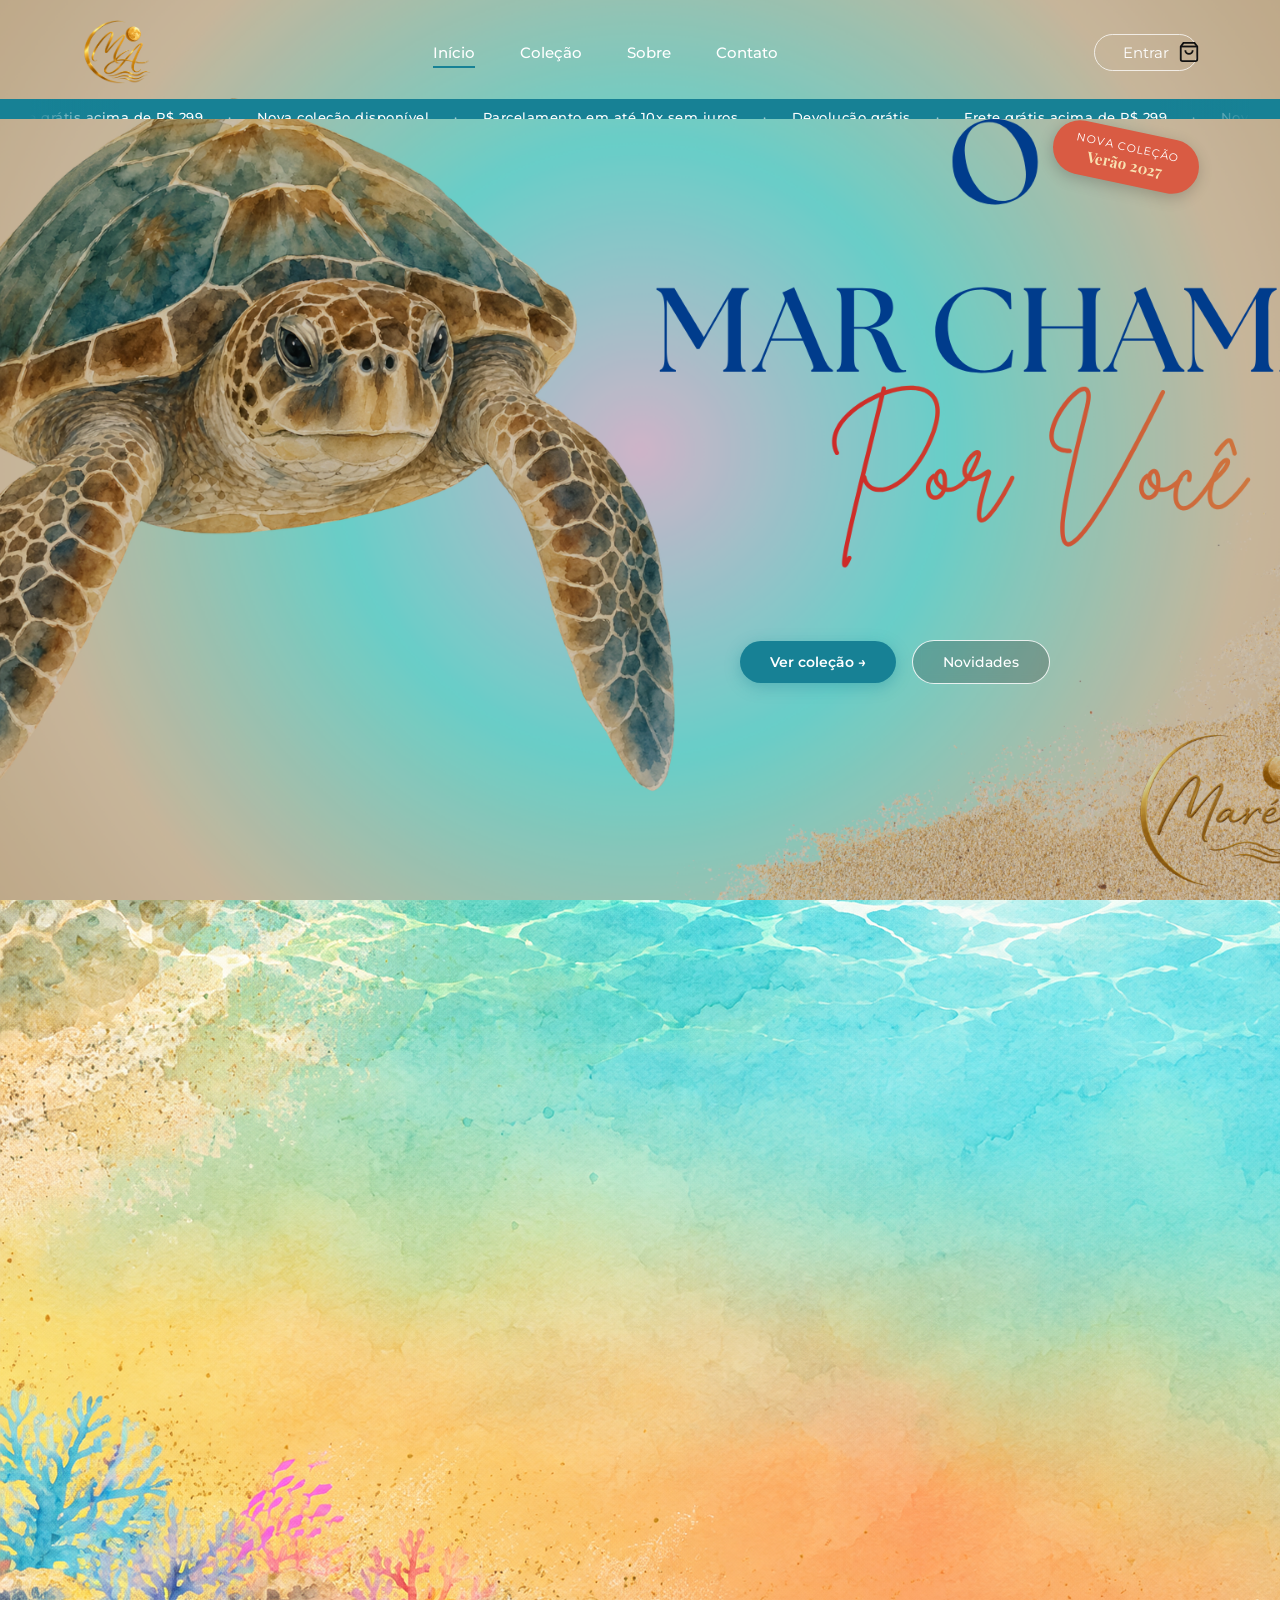
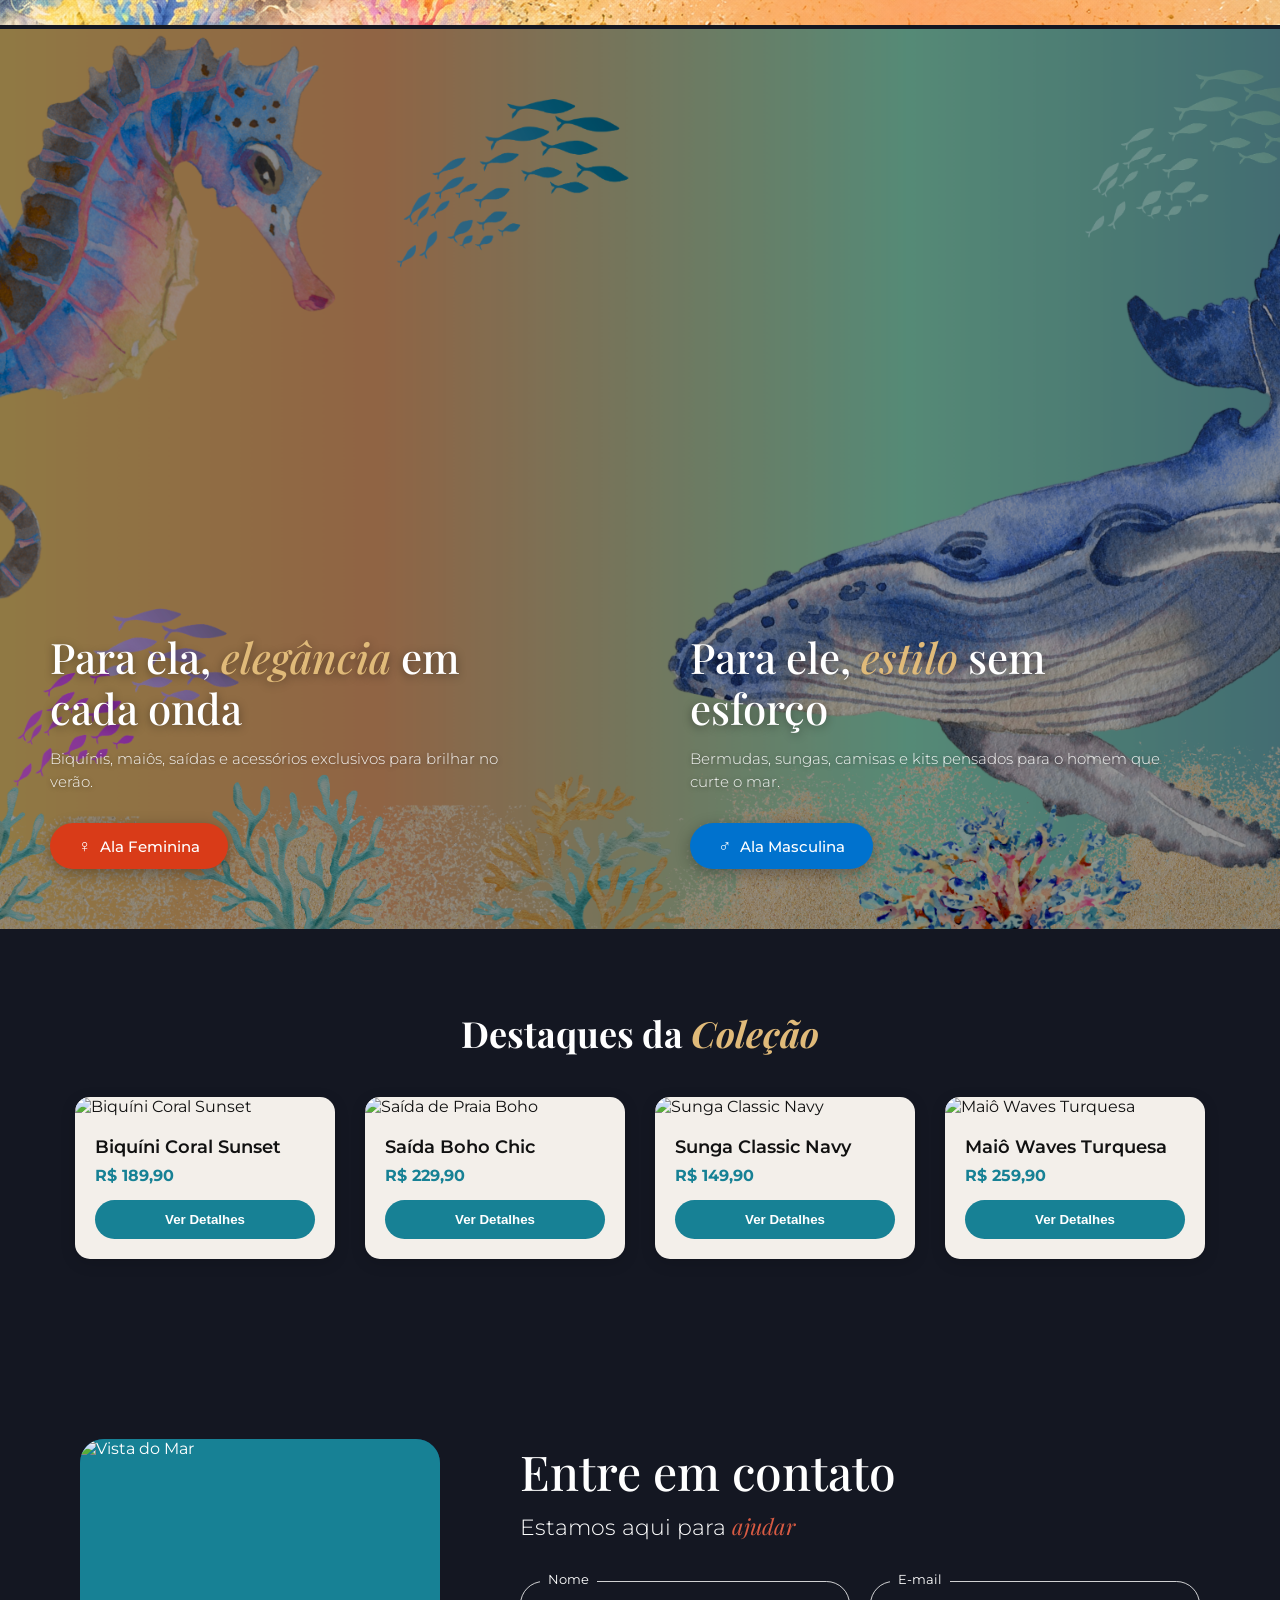
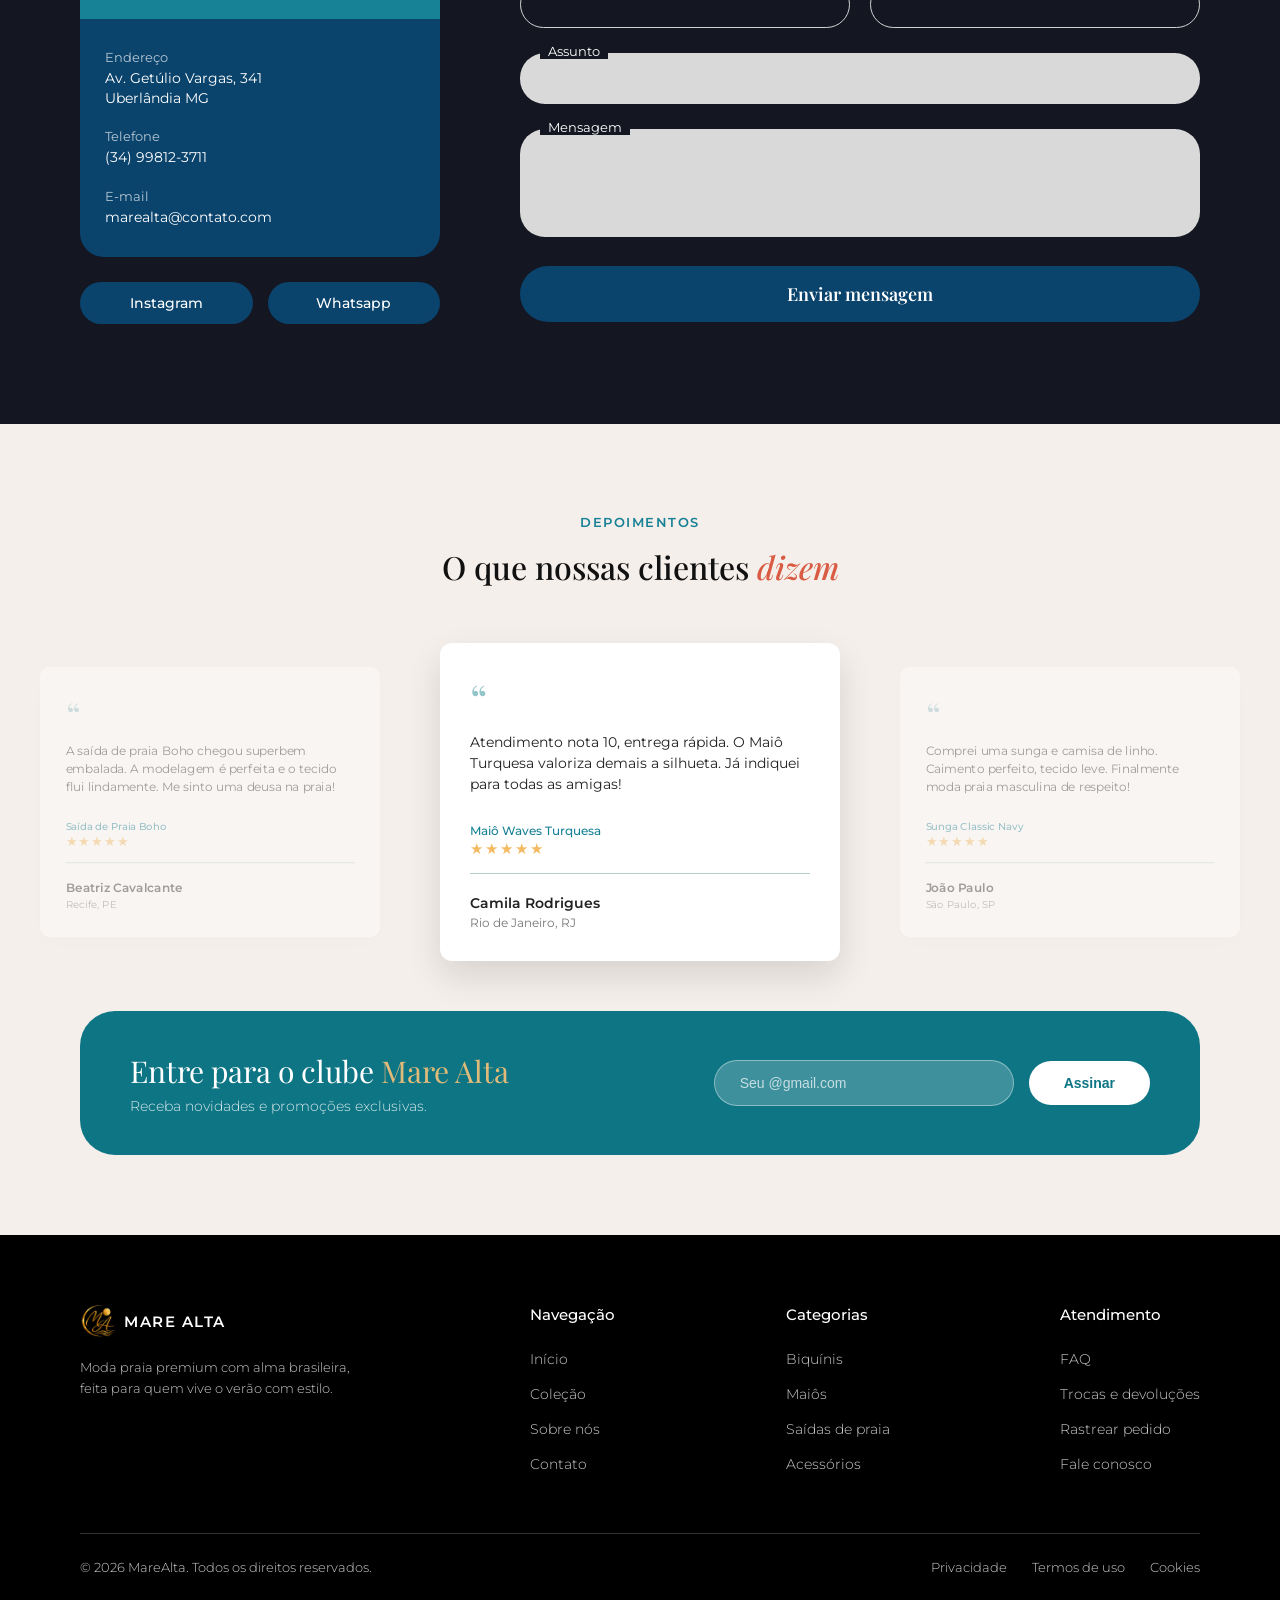
==== index.html @ 100337e4 "Update index.html" ====
<!DOCTYPE html>
<html lang="pt-BR">
<head>
    <meta charset="UTF-8">
    <meta name="viewport" content="width=device-width, initial-scale=1.0">
    <title>Maré Alta - Moda Praia Premium</title>
    <link rel="preconnect" href="https://fonts.googleapis.com">
    <link rel="preconnect" href="https://fonts.gstatic.com" crossorigin>
    <link href="https://fonts.googleapis.com/css2?family=Montserrat:wght@300;400;500;600&family=Playfair+Display:ital,wght@0,400;0,500;0,600;1,400;1,500;1,600&display=swap" rel="stylesheet">
    <link rel="stylesheet" href="mareAlta.css">
    
    <style>
        /* Exemplares de Roupas */
        .secao-produtos { background-color: #141722; padding: 80px 20px; text-align: center; }
        .titulo-produtos { font-family: 'Playfair Display', serif; font-size: 36px; color: #ffffff; margin-bottom: 40px; }
        .destaque-dourado-italic { color: #E0BA79; font-style: italic; font-family: 'Playfair Display', serif; }
        .grid-produtos { display: flex; gap: 30px; justify-content: center; flex-wrap: wrap; max-width: 1200px; margin: 0 auto; }
        .cartao-produto { background-color: #F3EFEA; border-radius: 15px; overflow: hidden; width: 260px; color: #111111; text-align: left; transition: transform 0.3s ease; box-shadow: 0 4px 15px rgba(0,0,0,0.15); }
        .cartao-produto:hover { transform: translateY(-8px); }
        .cartao-produto img { width: 100%; height: 320px; object-fit: cover; }
        .info-produto { padding: 20px; }
        .info-produto h3 { font-size: 18px; font-weight: 600; margin-bottom: 8px; }
        .info-produto p { font-size: 16px; color: #178195; font-weight: 700; margin-bottom: 15px; }
        .btn-comprar { width: 100%; background-color: #178195; color: #ffffff; border: none; padding: 12px; border-radius: 50px; font-weight: 600; cursor: pointer; transition: background-color 0.3s; }
        .btn-comprar:hover { background-color: #126373; }

        /* Carrossel Infinito e "Peek" */
        .secao-depoimentos { overflow: hidden; padding-bottom: 80px; }
        .carrossel-wrapper { 
            width: 100%; 
            position: relative; 
            margin: 0 auto 50px auto;
        }
        .carrossel-track { 
            display: flex; 
            width: max-content; 
            align-items: center;
        }
        .cartao-depoimento { 
            width: 400px; 
            margin: 0 15px; 
            opacity: 0.4; 
            transform: scale(0.85); 
            transition: all 0.5s cubic-bezier(0.25, 1, 0.5, 1); 
            flex-shrink: 0; 
            border-radius: 12px;
        }
        .cartao-depoimento.ativo { 
            opacity: 1; 
            transform: scale(1); 
            box-shadow: 0 15px 35px rgba(0,0,0,0.12); 
            background-color: #fff;
        }
        
        @media (max-width: 768px) { 
            .cartao-depoimento { width: 75vw; margin: 0 10px; } 
            .secao-produtos { padding: 60px 20px; } 
        }
    </style>
</head>
<body>
    <header id="cabecalho-principal">
        <nav class="barra-navegacao">
            <a href="#inicio" class="logotipo">
                <img src="unnamed.png" alt="Logo Maré Alta" class="imagem-logo">
            </a>
            <ul class="links-navegacao">
                <li><a href="#inicio" class="ativo">Início</a></li>
                <li><a href="colecao.html">Coleção</a></li>
                <li><a href="/mareAlta-projetoIntegrador/sobre.html">Sobre</a></li>                
                <li><a href="#contato">Contato</a></li>
            </ul>
            <div class="acoes-navegacao">
                <a href="#" class="botao-entrar">Entrar</a>
                <a href="#" class="icone-carrinho" aria-label="Carrinho de Compras">
                    <svg width="22" height="22" viewBox="0 0 24 24" fill="none" stroke="currentColor" stroke-width="2">
                        <path d="M6 2L3 6v14a2 2 0 0 0 2 2h14a2 2 0 0 0 2-2V6l-3-4z"></path>
                        <line x1="3" y1="6" x2="21" y2="6"></line>
                        <path d="M16 10a4 4 0 0 1-8 0"></path>
                    </svg>
                </a>
            </div>
        </nav>
        <div class="barra-anuncios">
            <div class="trilho-anuncios">
                <div class="grupo-anuncios">
                    <span>Frete grátis acima de R$ 299</span><span class="separador">•</span>
                    <span>Nova coleção disponível</span><span class="separador">•</span>
                    <span>Parcelamento em até 10x sem juros</span><span class="separador">•</span>
                    <span>Devolução grátis</span><span class="separador">•</span>
                    <span>Frete grátis acima de R$ 299</span><span class="separador">•</span>
                    <span>Nova coleção disponível</span><span class="separador">•</span>
                    <span>Parcelamento em até 10x sem juros</span><span class="separador">•</span>
                    <span>Devolução grátis</span><span class="separador">•</span>
                </div>
                <div class="grupo-anuncios" aria-hidden="true">
                    <span>Frete grátis acima de R$ 299</span><span class="separador">•</span>
                    <span>Nova coleção disponível</span><span class="separador">•</span>
                    <span>Parcelamento em até 10x sem juros</span><span class="separador">•</span>
                    <span>Devolução grátis</span><span class="separador">•</span>
                    <span>Frete grátis acima de R$ 299</span><span class="separador">•</span>
                    <span>Nova coleção disponível</span><span class="separador">•</span>
                    <span>Parcelamento em até 10x sem juros</span><span class="separador">•</span>
                    <span>Devolução grátis</span><span class="separador">•</span>
                </div>
            </div>
        </div>
    </header>

    <section class="secao-destaque" id="inicio">
        <img src="marchama.png" alt="O mar chama.." class="imagem-fundo-secao-destaque">
        <div class="camada-sobreposicao"></div>
        <div class="selo-verao">
            <p>Nova coleção</p>
            <strong>Verão 2027</strong>
        </div>
        <div class="botoes-destaque">
            <a href="#categorias" class="botao-principal">Ver coleção &rarr;</a>
            <a href="#" class="botao-secundario">Novidades</a>
        </div>
    </section>

    <!-- TRANSIÇÃO DE IMAGEM ENTRE DESTAQUE E CATEGORIAS -->
    <div class="secao-transicao">
        <img src="imagemTransicao.png" alt="Transição Fundo do Mar" class="imagem-transicao">
    </div>

    <section class="secao-categorias" id="categorias">
        <img src="baleioes.png" alt="Fundo Coleções" class="imagem-fundo-secao">
        
        <div class="cartao-categoria feminino">
            <div class="sobreposicao-cartao"></div>
            <div class="conteudo-cartao">
                <h2>Para ela, <span class="italico-dourado">elegância</span> em cada onda</h2>
                <p>Biquínis, maiôs, saídas e acessórios exclusivos para brilhar no verão.</p>
                <a href="/mareAlta-projetoIntegrador/colecao.html#feminino" class="botao-categoria botao-feminino">
                    <span class="simbolo-genero">♀</span> Ala Feminina
                </a>
            </div>
        </div>
        
        <div class="cartao-categoria masculino">
            <div class="sobreposicao-cartao"></div>
            <div class="conteudo-cartao">
                <h2>Para ele, <span class="italico-dourado">estilo</span> sem esforço</h2>
                <p>Bermudas, sungas, camisas e kits pensados para o homem que curte o mar.</p>
                <a href="/mareAlta-projetoIntegrador/colecao.html" class="botao-categoria botao-masculino">
                    <span class="simbolo-genero">♂</span> Ala Masculina
                </a>
            </div>
        </div>
    </section>

    <section class="secao-produtos" id="produtos">
        <h2 class="titulo-produtos">Destaques da <span class="destaque-dourado-italic">Coleção</span></h2>
        <div class="grid-produtos">
            <div class="cartao-produto">
                <img src="https://images.unsplash.com/photo-1572913017567-02f06497f1f0?crop=entropy&cs=tinysrgb&fit=max&fm=jpg&w=400&h=500" alt="Biquíni Coral Sunset">
                <div class="info-produto">
                    <h3>Biquíni Coral Sunset</h3>
                    <p>R$ 189,90</p>
                    <button class="btn-comprar">Ver Detalhes</button>
                </div>
            </div>
            <div class="cartao-produto">
                <img src="https://images.unsplash.com/photo-1605763240000-7e93b172d754?crop=entropy&cs=tinysrgb&fit=max&fm=jpg&w=400&h=500" alt="Saída de Praia Boho">
                <div class="info-produto">
                    <h3>Saída Boho Chic</h3>
                    <p>R$ 229,90</p>
                    <button class="btn-comprar">Ver Detalhes</button>
                </div>
            </div>
            <div class="cartao-produto">
                <img src="https://images.unsplash.com/photo-1505027429113-228795908f51?crop=entropy&cs=tinysrgb&fit=max&fm=jpg&w=400&h=500" alt="Sunga Classic Navy">
                <div class="info-produto">
                    <h3>Sunga Classic Navy</h3>
                    <p>R$ 149,90</p>
                    <button class="btn-comprar">Ver Detalhes</button>
                </div>
            </div>
            <div class="cartao-produto">
                <img src="https://images.unsplash.com/photo-1562183241-b937e95585b6?crop=entropy&cs=tinysrgb&fit=max&fm=jpg&w=400&h=500" alt="Maiô Waves Turquesa">
                <div class="info-produto">
                    <h3>Maiô Waves Turquesa</h3>
                    <p>R$ 259,90</p>
                    <button class="btn-comprar">Ver Detalhes</button>
                </div>
            </div>
        </div>
    </section>

    <section class="secao-contato" id="contato">
        <div class="container-contato">
            <div class="coluna-info">
                <div class="cartao-info">
                    <img src="vistaMar.jpg" alt="Vista do Mar" class="imagem-cartao">
                    <div class="conteudo-info">
                        <div class="bloco-info">
                            <span class="rotulo-info">Endereço</span>
                            <p>Av. Getúlio Vargas, 341<br>Uberlândia MG</p>
                        </div>
                        <div class="bloco-info">
                            <span class="rotulo-info">Telefone</span>
                            <p>(34) 99812-3711</p>
                        </div>
                        <div class="bloco-info">
                            <span class="rotulo-info">E-mail</span>
                            <p>marealta@contato.com</p>
                        </div>
                    </div>
                </div>
                <div class="botoes-redes">
                    <a href="#" class="botao-rede">Instagram</a>
                    <a href="#" class="botao-rede">Whatsapp</a>
                </div>
            </div>
            <div class="coluna-formulario">
                <div class="cabecalho-contato">
                    <h2>Entre em contato</h2>
                    <p>Estamos aqui para <span class="destaque-terracota">ajudar</span></p>
                </div>
                <form class="formulario-contato">
                    <div class="linha-dupla">
                        <div class="campo-outline">
                            <label for="nome">Nome</label>
                            <input type="text" id="nome" name="nome">
                        </div>
                        <div class="campo-outline">
                            <label for="email">E-mail</label>
                            <input type="email" id="email" name="email">
                        </div>
                    </div>
                    <div class="campo-preenchido">
                        <label for="assunto">Assunto</label>
                        <input type="text" id="assunto" name="assunto">
                    </div>
                    <div class="campo-preenchido">
                        <label for="mensagem">Mensagem</label>
                        <textarea id="mensagem" name="mensagem" rows="4"></textarea>
                    </div>
                    <button type="submit" class="botao-enviar-mensagem">Enviar mensagem</button>
                </form>
            </div>
        </div>
    </section>

    <section class="secao-depoimentos">
        <div class="cabecalho-depoimentos">
            <span class="tag-depoimentos">DEPOIMENTOS</span>
            <h2 class="titulo-depoimentos">O que nossas clientes <span class="destaque-laranja">dizem</span></h2>
        </div>
        
        <div class="carrossel-wrapper" id="wrapper-depoimentos">
            <div class="carrossel-track" id="track-depoimentos">
                <div class="cartao-depoimento">
                    <div>
                        <div class="aspas-icone">“</div>
                        <p class="texto-depoimento">Comprei o Biquíni Coral Sunset e me apaixonei! A qualidade do tecido é incrível, não desbotou nada. Com certeza comprarei mais peças.</p>
                        <span class="meta-produto">Biquíni Coral Sunset</span>
                        <div class="estrelas">★★★★★</div>
                        <div class="linha-divisor-cartao"></div>
                    </div>
                    <div class="autor-depoimento">
                        <div class="info-autor">
                            <strong>Larissa Mendonça</strong>
                            <span>Florianópolis, SC</span>
                        </div>
                    </div>
                </div>

                <div class="cartao-depoimento">
                    <div>
                        <div class="aspas-icone">“</div>
                        <p class="texto-depoimento">A saída de praia Boho chegou superbem embalada. A modelagem é perfeita e o tecido flui lindamente. Me sinto uma deusa na praia!</p>
                        <span class="meta-produto">Saída de Praia Boho</span>
                        <div class="estrelas">★★★★★</div>
                        <div class="linha-divisor-cartao"></div>
                    </div>
                    <div class="autor-depoimento">
                        <div class="info-autor">
                            <strong>Beatriz Cavalcante</strong>
                            <span>Recife, PE</span>
                        </div>
                    </div>
                </div>

                <div class="cartao-depoimento">
                    <div>
                        <div class="aspas-icone">“</div>
                        <p class="texto-depoimento">Atendimento nota 10, entrega rápida. O Maiô Turquesa valoriza demais a silhueta. Já indiquei para todas as amigas!</p>
                        <span class="meta-produto">Maiô Waves Turquesa</span>
                        <div class="estrelas">★★★★★</div>
                        <div class="linha-divisor-cartao"></div>
                    </div>
                    <div class="autor-depoimento">
                        <div class="info-autor">
                            <strong>Camila Rodrigues</strong>
                            <span>Rio de Janeiro, RJ</span>
                        </div>
                    </div>
                </div>

                <div class="cartao-depoimento">
                    <div>
                        <div class="aspas-icone">“</div>
                        <p class="texto-depoimento">Comprei uma sunga e camisa de linho. Caimento perfeito, tecido leve. Finalmente moda praia masculina de respeito!</p>
                        <span class="meta-produto">Sunga Classic Navy</span>
                        <div class="estrelas">★★★★★</div>
                        <div class="linha-divisor-cartao"></div>
                    </div>
                    <div class="autor-depoimento">
                        <div class="info-autor">
                            <strong>João Paulo</strong>
                            <span>São Paulo, SP</span>
                        </div>
                    </div>
                </div>

                <div class="cartao-depoimento">
                    <div>
                        <div class="aspas-icone">“</div>
                        <p class="texto-depoimento">A qualidade e o conforto dos biquínis me surpreenderam demais. Recomendo de olhos fechados.</p>
                        <span class="meta-produto">Conjunto Floral</span>
                        <div class="estrelas">★★★★★</div>
                        <div class="linha-divisor-cartao"></div>
                    </div>
                    <div class="autor-depoimento">
                        <div class="info-autor">
                            <strong>Amanda Costa</strong>
                            <span>Salvador, BA</span>
                        </div>
                    </div>
                </div>
            </div>
        </div>

        <div class="banner-newsletter">
            <div class="conteudo-newsletter">
                <h3>Entre para o clube <span class="destaque-dourado-clube">Mare Alta</span></h3>
                <p>Receba novidades e promoções exclusivas.</p>
            </div>
            <form class="formulario-newsletter" onsubmit="event.preventDefault();">
                <input type="email" class="campo-email-clube" placeholder="Seu @gmail.com" required>
                <button type="submit" class="botao-assinar-clube">Assinar</button>
            </form>
        </div>
    </section>

    <footer class="rodape-principal">
        <div class="container-rodape">
            <div class="grid-rodape">
                <div class="coluna-logo-rodape">
                    <div class="brand-rodape" style="display: flex; align-items: center; gap: 8px;">
                        <img src="unnamed.png" alt="Logo Maré Alta" style="height: 32px; width: auto; object-fit: contain;">
                        <span class="texto-brand-rodape">MARE ALTA</span>
                    </div>
                    <p class="descricao-rodape">
                        Moda praia premium com alma brasileira, feita para quem vive o verão com estilo.
                    </p>
                </div>
                <div class="coluna-links-rodape">
                    <h4>Navegação</h4>
                    <ul>
                        <li><a href="#inicio">Início</a></li>
                        <li><a href="colecao.html">Coleção</a></li>
                        <li><a href="/mareAlta-projetoIntegrador/Sobre.html">Sobre nós</a></li>
                        <li><a href="#contato">Contato</a></li>
                    </ul>
                </div>
                <div class="coluna-links-rodape">
                    <h4>Categorias</h4>
                    <ul>
                        <li><a href="#categorias">Biquínis</a></li>
                        <li><a href="#categorias">Maiôs</a></li>
                        <li><a href="#categorias">Saídas de praia</a></li>
                        <li><a href="#categorias">Acessórios</a></li>
                    </ul>
                </div>
                <div class="coluna-links-rodape">
                    <h4>Atendimento</h4>
                    <ul>
                        <li><a href="#contato">FAQ</a></li>
                        <li><a href="#contato">Trocas e devoluções</a></li>
                        <li><a href="rastreio.html">Rastrear pedido</a></li>
                        <li><a href="#contato">Fale conosco</a></li>
                    </ul>
                </div>
            </div>
            <div class="linha-divisor-rodape"></div>
            <div class="rodape-bottom">
                <p>© 2026 MareAlta. Todos os direitos reservados.</p>
                <div class="links-legais-rodape">
                    <a href="privacidade.html">Privacidade</a>
                    <a href="termos.html">Termos de uso</a>
                    <a href="cookies.html">Cookies</a>
                </div>
            </div>
        </div>
    </footer>

    <div id="modal-auth" class="modal-overlay" aria-hidden="true">
        <div class="modal-card">
            <button type="button" class="modal-fechar" id="fechar-modal" aria-label="Fechar">&times;</button>

            <div class="modal-abas" id="container-abas">
                <button type="button" class="aba-btn ativo" data-tab="login">Entrar</button>
                <button type="button" class="aba-btn" data-tab="cadastro">Cadastrar</button>
            </div>

            <div class="conteudo-aba ativo" id="tab-login">
                <div class="cabecalho-modal">
                    <h2>Bem-vinda de volta</h2>
                    <p>Entre para continuar explorando a coleção</p>
                </div>
                <form class="form-modal" id="form-login" novalidate>
                    <div class="campo-modal">
                        <label for="login-email">E-mail</label>
                        <input type="email" id="login-email" required placeholder="">
                    </div>
                    <div class="campo-modal">
                        <label for="login-senha">Senha</label>
                        <div class="input-com-icone">
                            <input type="password" id="login-senha" required placeholder="">
                            <button type="button" class="btn-toggle-senha" aria-label="Mostrar senha">
                                <svg class="icone-olho" viewBox="0 0 24 24" fill="none" stroke="currentColor" stroke-width="2">
                                    <path d="M1 12s4-8 11-8 11 8 11 8-4 8-11 8-11-8-11-8z"></path>
                                    <circle cx="12" cy="12" r="3"></circle>
                                </svg>
                                <svg class="icone-olho-fechado" viewBox="0 0 24 24" fill="none" stroke="currentColor" stroke-width="2">
                                    <path d="M17.94 17.94A10.07 10.07 0 0 1 12 20c-7 0-11-8-11-8a18.45 18.45 0 0 1 5.06-5.94M9.9 4.24A9.12 9.12 0 0 1 12 4c7 0 11 8 11 8a18.5 18.5 0 0 1-2.16 3.19m-6.72-1.07a3 3 0 1 1-4.24-4.24"></path>
                                    <line x1="1" y1="1" x2="23" y2="23"></line>
                                </svg>
                            </button>
                        </div>
                    </div>
                    <div class="link-esqueci-senha">
                        <a href="#" id="link-ir-recuperar">Esqueceu a senha?</a>
                    </div>
                    <button type="submit" class="btn-modal-submit" id="btn-login-submit">Entrar</button>
                </form>
                <div class="redes-sociais-login">
                    <button type="button" class="btn-social">Google</button>
                    <button type="button" class="btn-social">Facebook</button>
                </div>
            </div>

            <!-- ABA 2: CADASTRO -->
            <div class="conteudo-aba" id="tab-cadastro">
                <div class="cabecalho-modal">
                    <h2>Crie sua conta</h2>
                    <p>Junte-se à comunidade MareAlta</p>
                </div>
                <form class="form-modal" id="form-cadastro" novalidate>
                    <div class="campo-modal">
                        <label for="cad-nome">Nome completo</label>
                        <input type="text" id="cad-nome" required>
                    </div>
                    <div class="campo-modal">
                        <label for="cad-email">E-mail</label>
                        <input type="email" id="cad-email" required>
                    </div>
                    <div class="campo-modal">
                        <label for="cad-celular">Celular</label>
                        <input type="tel" id="cad-celular" placeholder="(00) 00000-0000">
                    </div>
                    <div class="campo-modal">
                        <label for="cad-senha">Senha</label>
                        <div class="input-com-icone">
                            <input type="password" id="cad-senha" required>
                            <button type="button" class="btn-toggle-senha" aria-label="Mostrar senha">
                                <svg class="icone-olho" viewBox="0 0 24 24" fill="none" stroke="currentColor" stroke-width="2">
                                    <path d="M1 12s4-8 11-8 11 8 11 8-4 8-11 8-11-8-11-8z"></path>
                                    <circle cx="12" cy="12" r="3"></circle>
                                </svg>
                                <svg class="icone-olho-fechado" viewBox="0 0 24 24" fill="none" stroke="currentColor" stroke-width="2">
                                    <path d="M17.94 17.94A10.07 10.07 0 0 1 12 20c-7 0-11-8-11-8a18.45 18.45 0 0 1 5.06-5.94M9.9 4.24A9.12 9.12 0 0 1 12 4c7 0 11 8 11 8a18.5 18.5 0 0 1-2.16 3.19m-6.72-1.07a3 3 0 1 1-4.24-4.24"></path>
                                    <line x1="1" y1="1" x2="23" y2="23"></line>
                                </svg>
                            </button>
                        </div>
                    </div>
                    <div class="campo-modal">
                        <label for="cad-confirmar">Confirmar Senha</label>
                        <div class="input-com-icone">
                            <input type="password" id="cad-confirmar" required>
                            <button type="button" class="btn-toggle-senha" aria-label="Mostrar senha">
                                <svg class="icone-olho" viewBox="0 0 24 24" fill="none" stroke="currentColor" stroke-width="2">
                                    <path d="M1 12s4-8 11-8 11 8 11 8-4 8-11 8-11-8-11-8z"></path>
                                    <circle cx="12" cy="12" r="3"></circle>
                                </svg>
                                <svg class="icone-olho-fechado" viewBox="0 0 24 24" fill="none" stroke="currentColor" stroke-width="2">
                                    <path d="M17.94 17.94A10.07 10.07 0 0 1 12 20c-7 0-11-8-11-8a18.45 18.45 0 0 1 5.06-5.94M9.9 4.24A9.12 9.12 0 0 1 12 4c7 0 11 8 11 8a18.5 18.5 0 0 1-2.16 3.19m-6.72-1.07a3 3 0 1 1-4.24-4.24"></path>
                                    <line x1="1" y1="1" x2="23" y2="23"></line>
                                </svg>
                            </button>
                        </div>
                    </div>
                    <button type="submit" class="btn-modal-submit" id="btn-cadastro-submit">Criar conta</button>
                </form>
            </div>

            <div class="conteudo-aba" id="tab-recuperar">
                <div class="cabecalho-modal">
                    <h2>Recuperar senha</h2>
                    <p>Digite seu e-mail para receber as instruções de redefinição</p>
                </div>
                <form class="form-modal" id="form-recuperar">
                    <div class="campo-modal">
                        <label for="rec-email">E-mail cadastrado</label>
                        <input type="email" id="rec-email" required placeholder="seu@email.com">
                    </div>
                    <button type="submit" class="btn-modal-submit">Enviar link de recuperação</button>
                </form>
                <div class="rodape-modal-link">
                    <a href="#" id="link-voltar-login">&larr; Voltar para o login</a>
                </div>
            </div>
        </div>
    </div>

    <script src="script.js"></script>

    <!-- Carrossel infinito -->
    <script>
        document.addEventListener('DOMContentLoaded', () => {
            const track = document.getElementById('track-depoimentos');
            if(!track) return;
            
            let cards = Array.from(track.querySelectorAll('.cartao-depoimento'));
            
            const numOriginal = cards.length;
            for(let i = 0; i < numOriginal; i++) {
                track.appendChild(cards[i].cloneNode(true));
            }
            cards = Array.from(track.querySelectorAll('.cartao-depoimento'));

            let currentIndex = 2;
            let isTransitioning = false;

            function atualizarCarrossel(animar = true) {
                const card = cards[0];
                const cardWidth = card.offsetWidth;
                const style = window.getComputedStyle(card);
                const margin = parseFloat(style.marginLeft) + parseFloat(style.marginRight);
                const slotWidth = cardWidth + margin;
                
                const wrapperWidth = track.parentElement.offsetWidth;
                const offset = (wrapperWidth / 2) - (slotWidth / 2);
                
                const translate = offset - (currentIndex * slotWidth);
                
                track.style.transition = animar ? 'transform 0.5s cubic-bezier(0.25, 1, 0.5, 1)' : 'none';
                track.style.transform = `translateX(${translate}px)`;
                
                cards.forEach((c, index) => {
                    c.classList.toggle('ativo', index === currentIndex);
                });
            }

            atualizarCarrossel(false);
            window.addEventListener('resize', () => atualizarCarrossel(false));

            function proximoSlide() {
                if (isTransitioning) return;
                isTransitioning = true;
                currentIndex++;
                atualizarCarrossel(true);
                
                setTimeout(() => {
                    track.appendChild(track.firstElementChild);
                    cards = Array.from(track.querySelectorAll('.cartao-depoimento'));
                    currentIndex--;
                    atualizarCarrossel(false);
                    isTransitioning = false;
                }, 500);
            }

            setInterval(proximoSlide, 3500);
        });
    </script>
</body>
</html>
---- mareAlta.css ----
html {
    scroll-behavior: smooth;
  }
  
  * {
    margin: 0;
    padding: 0;
    box-sizing: border-box;
  }
  
  body {
    font-family: 'Montserrat', sans-serif;
    color: #ffffff;
    overflow-x: hidden;
    background-color: #141722;
  }
  
  #cabecalho-principal {
    position: fixed;
    top: 0;
    left: 0;
    width: 100%;
    z-index: 1000;
    transition: background-color 0.4s ease, box-shadow 0.4s ease, padding 0.4s ease;
    padding: 20px 80px 0 80px;
  }
  
  #cabecalho-principal.com-scroll {
    background-color: #F3EFEA;
    padding: 12px 80px 0 80px;
    box-shadow: 0 4px 15px rgba(0, 0, 0, 0.05);
  }
  
  .barra-navegacao {
    display: flex;
    justify-content: space-between;
    align-items: center;
    padding-bottom: 15px;
    transition: all 0.4s ease;
  }
  
  .logotipo {
    display: flex;
    align-items: center;
    text-decoration: none;
  }
  
  .imagem-logo {
    height: 64px;
    width: auto;
    object-fit: contain;
    transition: transform 0.3s ease, height 0.4s ease;
  }
  
  .logotipo:hover .imagem-logo {
    transform: scale(1.05);
  }
  
  #cabecalho-principal.com-scroll .imagem-logo {
    height: 48px;
  }
  
  .links-navegacao {
    display: flex;
    list-style: none;
    gap: 45px;
  }
  
  .links-navegacao a {
    color: #ffffff;
    text-decoration: none;
    font-size: 15px;
    font-weight: 500;
    transition: color 0.4s ease, opacity 0.3s;
  }
  
  .links-navegacao a.ativo {
    border-bottom: 2px solid #178195;
    padding-bottom: 4px;
  }
  
  #cabecalho-principal.com-scroll .links-navegacao a {
    color: #222222;
  }
  
  .acoes-navegacao {
    display: flex;
    align-items: center;
    gap: 15px;
  }
  
  .botao-entrar {
    color: #ffffff;
    text-decoration: none;
    border: 1.5px solid rgba(255, 255, 255, 0.75);
    padding: 8px 28px;
    border-radius: 50px;
    font-size: 15px;
    transition: all 0.4s ease;
    transform: translateX(35px);
  }
  
  #cabecalho-principal.com-scroll .botao-entrar {
    background-color: #178195;
    color: #ffffff;
    border-color: #178195;
    transform: translateX(0);
  }
  
  .icone-carrinho {
    color: #111111;
    display: flex;
    align-items: center;
    justify-content: center;
    opacity: 0;
    transform: translateX(20px);
    transition: all 0.4s ease;
    pointer-events: none;
  }
  
  #cabecalho-principal.com-scroll .icone-carrinho {
    opacity: 1;
    transform: translateX(0);
    pointer-events: auto;
  }
  
  .barra-anuncios {
    position: relative;
    background-color: #178195;
    color: #ffffff;
    padding: 10px 0;
    font-size: 13px;
    margin-left: -80px;
    margin-right: -80px;
    max-height: 0;
    opacity: 0;
    overflow: hidden;
    white-space: nowrap;
    transition: max-height 0.4s ease, opacity 0.4s ease;
  }
  
  #cabecalho-principal.com-scroll .barra-anuncios {
    max-height: 50px;
    opacity: 1;
  }
  
  .barra-anuncios::before,
  .barra-anuncios::after {
    content: '';
    position: absolute;
    top: 0;
    bottom: 0;
    width: 120px;
    z-index: 5;
    pointer-events: none;
  }
  
  .barra-anuncios::before {
    left: 0;
    background: linear-gradient(to right, #178195 25%, rgba(23, 129, 149, 0) 100%);
  }
  
  .barra-anuncios::after {
    right: 0;
    background: linear-gradient(to left, #178195 25%, rgba(23, 129, 149, 0) 100%);
  }
  
  .trilho-anuncios {
    display: flex;
    width: max-content;
    animation: rolarAnuncios 25s linear infinite;
    will-change: transform;
  }
  
  .grupo-anuncios {
    display: flex;
    align-items: center;
    gap: 25px;
    padding-right: 25px;
    flex-shrink: 0;
  }
  
  .grupo-anuncios span {
    font-weight: 500;
    letter-spacing: 0.5px;
  }
  
  .separador {
    opacity: 0.6;
    font-size: 10px;
  }
  
  @keyframes rolarAnuncios {
    0% { transform: translateX(0); }
    100% { transform: translateX(-50%); }
  }
  
  /* ==========================================================
   SEÇÃO DESTAQUE (HERO) - COM IMAGEM ARTÍSTICA
   ========================================================== */
.secao-destaque {
  position: relative;
  width: 100%;
  height: 100vh;
  overflow: hidden;
  display: flex;
  align-items: center;
  justify-content: center;
}

/* Imagem de Fundo */
.imagem-fundo-secao-destaque {
  position: absolute;
  top: 0;
  left: 0;
  width: 100%;
  height: 100%;
  object-fit: cover;
  object-position: center;
  z-index: 0;
  filter: brightness(0.95);
  transition: filter 0.8s ease, transform 0.8s ease;
}

/* Camada de Sobreposição Escura (Leve para destacar os botões e manter a arte legível) */
.secao-destaque .camada-sobreposicao {
  position: absolute;
  top: 0;
  left: 0;
  width: 100%;
  height: 100%;
  background: rgba(0, 0, 0, 0.15);
  z-index: 1;
  transition: background 0.5s ease;
}

.secao-destaque:hover .imagem-fundo-secao-destaque {
  filter: brightness(1.05);
  transform: scale(1.01);
}

/* Selo Verão (Posicionado no Canto Superior Direito) */
.selo-verao {
  position: absolute;
  top: 130px;
  right: 80px;
  background-color: #D95B43;
  padding: 10px 22px;
  border-radius: 50px;
  text-align: center;
  transform: rotate(12deg);
  z-index: 2;
  box-shadow: 0 4px 15px rgba(0, 0, 0, 0.2);
}

.selo-verao p {
  font-size: 11px;
  color: #ffffff;
  margin: 0;
  text-transform: uppercase;
  letter-spacing: 1px;
}

.selo-verao strong {
  font-family: 'Playfair Display', serif;
  font-size: 15px;
  color: #F8E2B2;
}

/* Botões da Seção (Posicionados em baixo de "Por Você") */
.botoes-destaque {
  position: absolute;
  bottom: 24%; /* Altura ajustada para ficar logo abaixo do "Por Você" */
  right: 18%;  /* Alinhado na direita com o texto do fundo */
  z-index: 2;
  display: flex;
  gap: 16px;
  align-items: center;
}

.botao-principal {
  background: #178195;
  color: #ffffff;
  text-decoration: none;
  padding: 12px 30px;
  border-radius: 50px;
  font-size: 14px;
  font-weight: 600;
  transition: all 0.3s ease;
  box-shadow: 0 4px 15px rgba(23, 129, 149, 0.35);
}

.botao-principal:hover {
  background: #126373;
  transform: translateY(-2px);
  box-shadow: 0 6px 20px rgba(23, 129, 149, 0.5);
}

.botao-secundario {
  background: rgba(0, 0, 0, 0.2);
  color: #ffffff;
  border: 1.5px solid rgba(255, 255, 255, 0.85);
  text-decoration: none;
  padding: 12px 30px;
  border-radius: 50px;
  font-size: 14px;
  font-weight: 500;
  backdrop-filter: blur(4px);
  transition: all 0.3s ease;
}

.botao-secundario:hover {
  background: rgba(255, 255, 255, 0.25);
  border-color: #ffffff;
  transform: translateY(-2px);
}

/* Ajuste Responsivo para Celulares */
@media (max-width: 992px) {
  .botoes-destaque {
    right: 10%;
    bottom: 20%;
  }
  .selo-verao {
    right: 30px;
    top: 110px;
  }
}

@media (max-width: 600px) {
  .botoes-destaque {
    position: absolute;
    bottom: 12%;
    left: 50%;
    right: auto;
    transform: translateX(-50%);
    width: 90%;
    justify-content: center;
  }
}
  
  /* ==========================================================
     SEGUNDA SEÇÃO (Com a imagem baleioes.png + Luz suave no Scroll)
     ========================================================== */
  .secao-categorias {
    display: flex;
    width: 100%;
    min-height: 100vh;
    position: relative;
    overflow: hidden;
  }
  
  .imagem-fundo-secao {
    position: absolute;
    top: 0;
    left: 0;
    width: 100%;
    height: 100%;
    object-fit: cover;
    object-position: center;
    z-index: 0;
    filter: brightness(0.9);
    transition: filter 0.8s ease;
  }
  
  .cartao-categoria {
    position: relative;
    z-index: 1;
    flex: 1;
    display: flex;
    align-items: flex-end;
    padding: 60px 50px;
    background: transparent;
  }
  
  .sobreposicao-cartao {
    position: absolute;
    top: 0;
    left: 0;
    width: 100%;
    height: 100%;
    background: rgba(0, 0, 0, 0.35);
    pointer-events: none;
    transition: background 0.8s ease;
    z-index: 1;
  }
  
  .secao-categorias.iluminado-scroll .imagem-fundo-secao {
    filter: brightness(1.08);
  }
  
  .secao-categorias.iluminado-scroll .sobreposicao-cartao {
    background: rgba(0, 0, 0, 0.2);
  }
  
  .conteudo-cartao {
    position: relative;
    z-index: 2;
    color: #ffffff;
    max-width: 480px;
  }
  
  .conteudo-cartao h2 {
    font-family: 'Playfair Display', serif;
    font-size: 42px;
    font-weight: 500;
    line-height: 1.2;
    margin-bottom: 15px;
    text-shadow: 0 2px 10px rgba(0,0,0,0.4);
  }
  
  .italico-dourado {
    color: #E0BA79;
    font-style: italic;
  }
  
  .conteudo-cartao p {
    font-size: 15px;
    font-weight: 300;
    line-height: 1.5;
    margin-bottom: 30px;
    color: rgba(255, 255, 255, 0.95);
    text-shadow: 0 1px 5px rgba(0,0,0,0.4);
  }
  
  .botao-categoria {
    display: inline-flex;
    align-items: center;
    gap: 8px;
    text-decoration: none;
    color: #ffffff;
    padding: 12px 28px;
    border-radius: 50px;
    font-size: 15px;
    font-weight: 500;
    transition: transform 0.3s ease;
    box-shadow: 0 4px 15px rgba(0,0,0,0.3);
  }
  
  .botao-categoria:hover {
    transform: scale(1.05);
  }
  
  .botao-feminino { background-color: #D93B18; }
  .botao-masculino { background-color: #0072CE; }
  .simbolo-genero { font-size: 18px; }
  
  @media (max-width: 768px) {
    .secao-categorias {
      flex-direction: column;
      min-height: auto;
    }
    .cartao-categoria {
      min-height: 50vh;
      padding: 40px 25px;
    }
  }
  
  .secao-sobre-principal {
    background-color: #141722;
    color: #ffffff;
    padding: 100px 80px;
    max-width: 1300px;
    margin: 0 auto;
  }
  
  .container-sobre {
    display: flex;
    justify-content: space-between;
    align-items: center;
    gap: 60px;
    margin-bottom: 70px;
  }
  
  .coluna-texto-sobre { flex: 1; max-width: 520px; }
  .tag-subtitulo { color: #178195; font-size: 16px; font-weight: 500; display: block; margin-bottom: 15px; }
  
  .coluna-texto-sobre h1 {
    font-family: 'Playfair Display', serif;
    font-size: 52px;
    line-height: 1.15;
    font-weight: 500;
    margin-bottom: 30px;
    color: #ffffff;
  }
  
  .destaque-dourado-italic { color: #E0BA79; font-style: italic; font-family: 'Playfair Display', serif; }
  
  .paragrafo-sobre {
    font-size: 15px;
    line-height: 1.65;
    color: rgba(255, 255, 255, 0.9);
    font-weight: 300;
    margin-bottom: 25px;
  }
  
  .coluna-imagens-sobre {
    flex: 1;
    position: relative;
    height: 480px;
    display: flex;
    justify-content: flex-end;
  }
  
  .cartao-imagem {
    position: absolute;
    border-radius: 35px;
    overflow: hidden;
    box-shadow: 0 15px 35px rgba(0, 0, 0, 0.3);
  }
  
  .cartao-imagem img {
    width: 100%;
    height: 100%;
    object-fit: cover;
    display: block;
    background-color: #178195;
  }
  
  .img-superior { width: 250px; height: 260px; top: 0; right: 0; }
  .img-inferior { width: 250px; height: 270px; bottom: 0; left: 30px; }
  
  .circulo-excelencia {
    position: absolute;
    width: 200px;
    height: 200px;
    background-color: #5B93D3;
    border-radius: 50%;
    top: 25%;
    right: 150px;
    z-index: 3;
    display: flex;
    flex-direction: column;
    align-items: center;
    justify-content: center;
    text-align: center;
    color: #ffffff;
    box-shadow: 0 10px 25px rgba(0, 0, 0, 0.2);
  }
  
  .numero-anos { font-family: 'Playfair Display', serif; font-size: 46px; line-height: 1; font-weight: 400; margin-bottom: 4px; }
  .texto-anos { font-family: 'Playfair Display', serif; font-size: 18px; line-height: 1.2; font-style: italic; font-weight: 400; }
  
  .caixa-estatisticas {
    background-color: #0E294B;
    border-radius: 20px;
    padding: 40px 60px;
    display: flex;
    justify-content: space-around;
    align-items: center;
    box-shadow: 0 10px 30px rgba(0, 0, 0, 0.2);
  }
  
  .item-estatistica { text-align: center; }
  
  .numero-stat {
    font-family: 'Playfair Display', serif;
    font-size: 48px;
    font-weight: 500;
    color: #E0BA79;
    margin-bottom: 6px;
    line-height: 1;
  }
  
  .sinal-mais { font-family: 'Montserrat', sans-serif; font-size: 32px; font-weight: 300; }
  .rotulo-stat { font-family: 'Playfair Display', serif; font-style: italic; font-size: 20px; color: #ffffff; font-weight: 400; }
  
  .secao-contato {
    background-color: #141722;
    padding: 100px 80px;
    display: flex;
    justify-content: center;
  }
  
  .container-contato {
    display: flex;
    gap: 80px;
    max-width: 1200px;
    width: 100%;
    align-items: flex-start;
  }
  
  .coluna-info { flex: 0 0 360px; display: flex; flex-direction: column; gap: 25px; }
  .cartao-info { background-color: #0A436C; border-radius: 24px; overflow: hidden; }
  .imagem-cartao { width: 100%; height: 180px; object-fit: cover; display: block; background-color: #178195; }
  .conteudo-info { padding: 30px 25px; display: flex; flex-direction: column; gap: 20px; }
  .bloco-info .rotulo-info { display: block; font-size: 13px; color: rgba(255, 255, 255, 0.7); margin-bottom: 4px; }
  .bloco-info p { font-size: 14px; line-height: 1.4; color: #ffffff; }
  
  .botoes-redes { display: flex; gap: 15px; }
  .botao-rede {
    flex: 1; background-color: #0A436C; color: #ffffff; text-decoration: none;
    padding: 12px 0; text-align: center; border-radius: 50px; font-size: 14px; font-weight: 500;
  }
  
  .coluna-formulario { flex: 1; }
  .cabecalho-contato h2 { font-family: 'Playfair Display', serif; font-size: 48px; font-weight: 500; margin-bottom: 8px; }
  .cabecalho-contato p { font-size: 22px; font-weight: 300; margin-bottom: 40px; }
  .destaque-terracota { color: #D95B43; font-style: italic; font-family: 'Playfair Display', serif; }
  
  .formulario-contato { display: flex; flex-direction: column; gap: 25px; }
  .linha-dupla { display: flex; gap: 20px; }
  
  .campo-outline { position: relative; flex: 1; }
  .campo-outline label {
    position: absolute; top: -10px; left: 20px; background-color: #141722;
    padding: 0 8px; font-size: 13px; color: #ffffff; z-index: 2;
  }
  .campo-outline input {
    width: 100%; background: transparent; border: 1.5px solid rgba(255, 255, 255, 0.8);
    border-radius: 50px; padding: 14px 20px; color: #ffffff; font-size: 15px; outline: none;
  }
  
  .campo-preenchido { position: relative; }
  .campo-preenchido label {
    position: absolute; top: -10px; left: 20px; background-color: #141722;
    padding: 0 8px; font-size: 13px; color: #ffffff; z-index: 2;
  }
  .campo-preenchido input,
  .campo-preenchido textarea {
    width: 100%; background-color: #D9D9D9; border: none; border-radius: 25px;
    padding: 16px 20px; color: #111111; font-family: 'Montserrat', sans-serif; font-size: 15px; outline: none;
  }
  .campo-preenchido textarea { resize: none; }
  
  .botao-enviar-mensagem {
    width: 100%; background-color: #0A436C; color: #ffffff; border: none; padding: 16px;
    border-radius: 50px; font-family: 'Playfair Display', serif; font-size: 18px; font-weight: 600; cursor: pointer;
  }
  
  .secao-depoimentos {
    background-color: #F5EFEB;
    color: #111111;
    padding: 90px 80px 70px 80px;
    display: flex;
    flex-direction: column;
    align-items: center;
  }
  
  .cabecalho-depoimentos { text-align: center; margin-bottom: 55px; }
  
  .tag-depoimentos {
    color: #178195;
    font-size: 13px;
    font-weight: 600;
    letter-spacing: 1.5px;
    text-transform: uppercase;
    display: block;
    margin-bottom: 15px;
  }
  
  .titulo-depoimentos {
    font-family: 'Playfair Display', serif;
    font-size: 32px;
    font-weight: 500;
    color: #111111;
  }
  
  .destaque-laranja { color: #D95B43; font-style: italic; }
  
  .grid-depoimentos {
    display: flex;
    gap: 30px;
    max-width: 1200px;
    width: 100%;
    margin-bottom: 70px;
  }
  
  .cartao-depoimento {
    flex: 1;
    background-color: #ffffff;
    border-radius: 24px;
    padding: 35px 30px 30px 30px;
    display: flex;
    flex-direction: column;
    justify-content: space-between;
    box-shadow: 0 8px 25px rgba(0, 0, 0, 0.03);
  }
  
  .aspas-icone {
    color: #93C4C9;
    font-size: 42px;
    font-family: 'Playfair Display', serif;
    line-height: 1;
    margin-bottom: 12px;
  }
  
  .texto-depoimento { font-size: 14px; line-height: 1.5; color: #222222; margin-bottom: 25px; }
  .meta-produto { font-size: 12px; color: #178195; font-weight: 500; margin-bottom: 6px; }
  .estrelas { color: #F4BA61; font-size: 15px; letter-spacing: 2px; margin-bottom: 15px; }
  
  .linha-divisor-cartao {
    width: 100%;
    height: 1px;
    background-color: #83AFA8;
    margin-bottom: 20px;
    opacity: 0.6;
  }
  
  .autor-depoimento { display: flex; align-items: center; gap: 15px; }
  .avatar-autor { width: 42px; height: 42px; background-color: #D3D3D3; border-radius: 50%; flex-shrink: 0; }
  .info-autor strong { display: block; font-size: 14px; color: #222222; font-weight: 600; }
  .info-autor span { font-size: 12px; color: #777777; }
  
  .banner-newsletter {
    background-color: #0D7584;
    border-radius: 35px;
    padding: 40px 50px;
    max-width: 1200px;
    width: 100%;
    display: flex;
    align-items: center;
    justify-content: space-between;
    color: #ffffff;
  }
  
  .conteudo-newsletter h3 { font-family: 'Playfair Display', serif; font-size: 30px; font-weight: 400; margin-bottom: 6px; }
  .destaque-dourado-clube { color: #E0BA79; }
  .conteudo-newsletter p { font-size: 14px; color: rgba(255, 255, 255, 0.85); font-weight: 300; }
  
  .formulario-newsletter { display: flex; gap: 15px; align-items: center; }
  
  .campo-email-clube {
    background-color: rgba(255, 255, 255, 0.2);
    border: 1px solid rgba(255, 255, 255, 0.4);
    border-radius: 50px;
    padding: 14px 25px;
    color: #ffffff;
    font-size: 14px;
    outline: none;
    width: 300px;
  }
  
  .campo-email-clube::placeholder { color: rgba(255, 255, 255, 0.7); }
  
  .botao-assinar-clube {
    background-color: #ffffff;
    color: #0D7584;
    border: none;
    padding: 14px 35px;
    border-radius: 50px;
    font-size: 14px;
    font-weight: 600;
    cursor: pointer;
    transition: opacity 0.3s;
  }
  
  .botao-assinar-clube:hover { opacity: 0.9; }
  
  .rodape-principal {
    background-color: #000000;
    color: #ffffff;
    padding: 70px 80px 30px 80px;
  }
  
  .container-rodape { max-width: 1200px; margin: 0 auto; }
  .grid-rodape { display: flex; justify-content: space-between; gap: 40px; margin-bottom: 60px; }
  .coluna-logo-rodape { max-width: 280px; }
  
  .brand-rodape { display: flex; align-items: center; gap: 15px; margin-bottom: 20px; }
  
  .emblema-ma {
    width: 60px; height: 60px;
    border: 1.5px solid #E0BA79;
    border-radius: 50%;
    display: flex; align-items: center; justify-content: center;
    color: #E0BA79;
    font-family: 'Playfair Display', serif;
    font-size: 20px;
    font-style: italic;
  }
  
  .texto-brand-rodape { font-family: 'Montserrat', sans-serif; font-size: 15px; font-weight: 600; letter-spacing: 1.5px; }
  .descricao-rodape { font-size: 13px; line-height: 1.6; color: rgba(255, 255, 255, 0.8); font-weight: 300; }
  
  .coluna-links-rodape h4 { font-size: 15px; font-weight: 500; margin-bottom: 25px; color: #ffffff; }
  .coluna-links-rodape ul { list-style: none; display: flex; flex-direction: column; gap: 16px; }
  .coluna-links-rodape a { color: rgba(255, 255, 255, 0.8); text-decoration: none; font-size: 14px; font-weight: 300; transition: color 0.3s; }
  .coluna-links-rodape a:hover { color: #ffffff; }
  
  .linha-divisor-rodape { width: 100%; height: 1px; background-color: rgba(255, 255, 255, 0.2); margin-bottom: 25px; }
  
  .rodape-bottom { display: flex; justify-content: space-between; align-items: center; font-size: 13px; color: rgba(255, 255, 255, 0.8); font-weight: 300; }
  .links-legais-rodape { display: flex; gap: 25px; }
  .links-legais-rodape a { color: rgba(255, 255, 255, 0.8); text-decoration: none; transition: color 0.3s; }
  .links-legais-rodape a:hover { color: #ffffff; }
  
  @media (max-width: 1024px) {
    #cabecalho-principal { padding: 20px 40px 0 40px; }
    .secao-sobre-principal, .secao-contato, .secao-depoimentos { padding: 60px 30px; }
    .grid-depoimentos { flex-direction: column; }
    .banner-newsletter { flex-direction: column; gap: 20px; text-align: center; }
    .formulario-newsletter { flex-direction: column; width: 100%; }
    .campo-email-clube { width: 100%; }
    .grid-rodape { flex-direction: column; gap: 30px; }
  }
  
  @media (max-width: 650px) {
    .conteudo-destaque h1 { font-size: 42px; }
    .links-navegacao { display: none; }
  }
  
  /* ==========================================================
     MODAL DE AUTENTICAÇÃO (LOGIN / CADASTRO / RECUPERAR SENHA)
     ========================================================== */
  
  .modal-overlay {
    position: fixed;
    top: 0;
    left: 0;
    width: 100vw;
    height: 100vh;
    background-color: rgba(0, 0, 0, 0.45);
    backdrop-filter: blur(8px);
    -webkit-backdrop-filter: blur(8px);
    z-index: 9999;
    display: flex;
    align-items: center;
    justify-content: center;
    opacity: 0;
    pointer-events: none;
    transition: opacity 0.3s ease;
    padding: 20px;
  }
  
  .modal-overlay.ativo {
    opacity: 1;
    pointer-events: auto;
  }
  
  .modal-card {
    background-color: #F8F3EA;
    width: 100%;
    max-width: 420px;
    max-height: 90vh;
    overflow-y: auto;
    border-radius: 32px;
    padding: 35px 30px;
    position: relative;
    box-shadow: 0 20px 50px rgba(0, 0, 0, 0.25);
    transform: scale(0.9);
    transition: transform 0.3s ease;
    color: #333333;
  }
  
  .modal-overlay.ativo .modal-card {
    transform: scale(1);
  }
  
  .modal-card::-webkit-scrollbar {
    width: 6px;
  }
  
  .modal-card::-webkit-scrollbar-thumb {
    background-color: #d8cebe;
    border-radius: 10px;
  }
  
  .modal-fechar {
    position: absolute;
    top: 18px;
    right: 22px;
    background: transparent;
    border: none;
    font-size: 26px;
    color: #777;
    cursor: pointer;
    line-height: 1;
    transition: color 0.2s;
  }
  
  .modal-fechar:hover {
    color: #111;
  }
  
  .modal-abas {
    display: flex;
    background-color: #E6DFD4;
    border-radius: 50px;
    padding: 4px;
    margin-bottom: 25px;
    margin-top: 10px;
  }
  
  .aba-btn {
    flex: 1;
    background: transparent;
    border: none;
    padding: 10px 0;
    border-radius: 50px;
    font-family: 'Montserrat', sans-serif;
    font-size: 14px;
    font-weight: 500;
    color: #7A756C;
    cursor: pointer;
    transition: all 0.3s ease;
  }
  
  .aba-btn.ativo {
    background-color: #FFFFFF;
    color: #0A436C;
    font-weight: 600;
    box-shadow: 0 2px 8px rgba(0, 0, 0, 0.08);
  }
  
  .conteudo-aba {
    display: none;
  }
  
  .conteudo-aba.ativo {
    display: block;
    animation: fadeInModal 0.3s ease forwards;
  }
  
  @keyframes fadeInModal {
    from { opacity: 0; transform: translateY(6px); }
    to { opacity: 1; transform: translateY(0); }
  }
  
  .cabecalho-modal h2 {
    font-family: 'Montserrat', sans-serif;
    font-size: 20px;
    font-weight: 600;
    color: #111111;
    margin-bottom: 4px;
  }
  
  .cabecalho-modal p {
    font-size: 13px;
    color: #777777;
    margin-bottom: 22px;
  }
  
  .form-modal {
    display: flex;
    flex-direction: column;
    gap: 14px;
  }
  
  .campo-modal {
    display: flex;
    flex-direction: column;
    gap: 5px;
  }
  
  .campo-modal label {
    font-size: 12px;
    font-weight: 500;
    color: #444444;
    margin-left: 4px;
  }
  
  .campo-modal input {
    width: 100%;
    background-color: #FFFFFF;
    border: 1px solid #E1D9CD;
    border-radius: 50px;
    padding: 12px 18px;
    font-family: 'Montserrat', sans-serif;
    font-size: 14px;
    color: #222222;
    outline: none;
    transition: border-color 0.2s, box-shadow 0.2s;
  }
  
  .campo-modal input:focus {
    border-color: #0A436C;
    box-shadow: 0 0 0 3px rgba(10, 67, 108, 0.1);
  }
  
  .link-esqueci-senha {
    text-align: right;
    margin-top: -4px;
  }
  
  .link-esqueci-senha a {
    font-size: 12px;
    color: #0A436C;
    text-decoration: none;
    font-weight: 500;
  }
  
  .link-esqueci-senha a:hover {
    text-decoration: underline;
  }
  
  .btn-modal-submit {
    width: 100%;
    background-color: #0A436C;
    color: #FFFFFF;
    border: none;
    border-radius: 50px;
    padding: 13px;
    font-family: 'Montserrat', sans-serif;
    font-size: 15px;
    font-weight: 600;
    cursor: pointer;
    margin-top: 8px;
    transition: background-color 0.2s, transform 0.2s;
  }
  
  .btn-modal-submit:hover {
    background-color: #073150;
    transform: translateY(-1px);
  }
  
  .redes-sociais-login {
    display: flex;
    gap: 12px;
    margin-top: 22px;
  }
  
  .btn-social {
    flex: 1;
    background-color: #FFFFFF;
    border: 1px solid #E1D9CD;
    border-radius: 50px;
    padding: 10px;
    font-family: 'Montserrat', sans-serif;
    font-size: 13px;
    font-weight: 500;
    color: #333333;
    cursor: pointer;
    transition: background-color 0.2s, border-color 0.2s;
  }
  
  .btn-social:hover {
    background-color: #F3ECE1;
    border-color: #D3C7B5;
  }
  
  .rodape-modal-link {
    text-align: center;
    margin-top: 18px;
    font-size: 13px;
    color: #666666;
  }
  
  .rodape-modal-link a {
    color: #0A436C;
    text-decoration: none;
    font-weight: 600;
  }
  
  .rodape-modal-link a:hover {
    text-decoration: underline;
  }
  
  .input-com-icone {
    position: relative;
    display: flex;
    align-items: center;
  }
  
  .input-com-icone input {
    padding-right: 48px;
  }
  
  .btn-toggle-senha {
    position: absolute;
    right: 14px;
    background: transparent;
    border: none;
    cursor: pointer;
    color: #777777;
    display: flex;
    align-items: center;
    justify-content: center;
    padding: 0;
    width: 20px;
    height: 20px;
    transition: color 0.2s;
  }
  
  .btn-toggle-senha:hover {
    color: #0A436C;
  }
  
  .btn-toggle-senha svg {
    width: 18px;
    height: 18px;
    pointer-events: none;
  }
  
  .btn-toggle-senha .icone-olho-fechado {
    display: none;
  }
  
  .btn-toggle-senha.senha-visivel .icone-olho {
    display: none;
  }
  
  .btn-toggle-senha.senha-visivel .icone-olho-fechado {
    display: block;
  }
  
  @keyframes tremidinhaLeve {
    0%, 100% { transform: translateX(0); }
    20% { transform: translateX(-6px); }
    40% { transform: translateX(6px); }
    60% { transform: translateX(-4px); }
    80% { transform: translateX(4px); }
  }
  
  .btn-modal-submit.tremer {
    animation: tremidinhaLeve 0.4s ease-in-out;
    background-color: #A83232 !important;
  }
  
  .campo-modal input.input-erro {
    border-color: #fa2e2a !important;
    box-shadow: 0 0 0 3px rgba(189, 81, 60, 0.2) !important;
  }
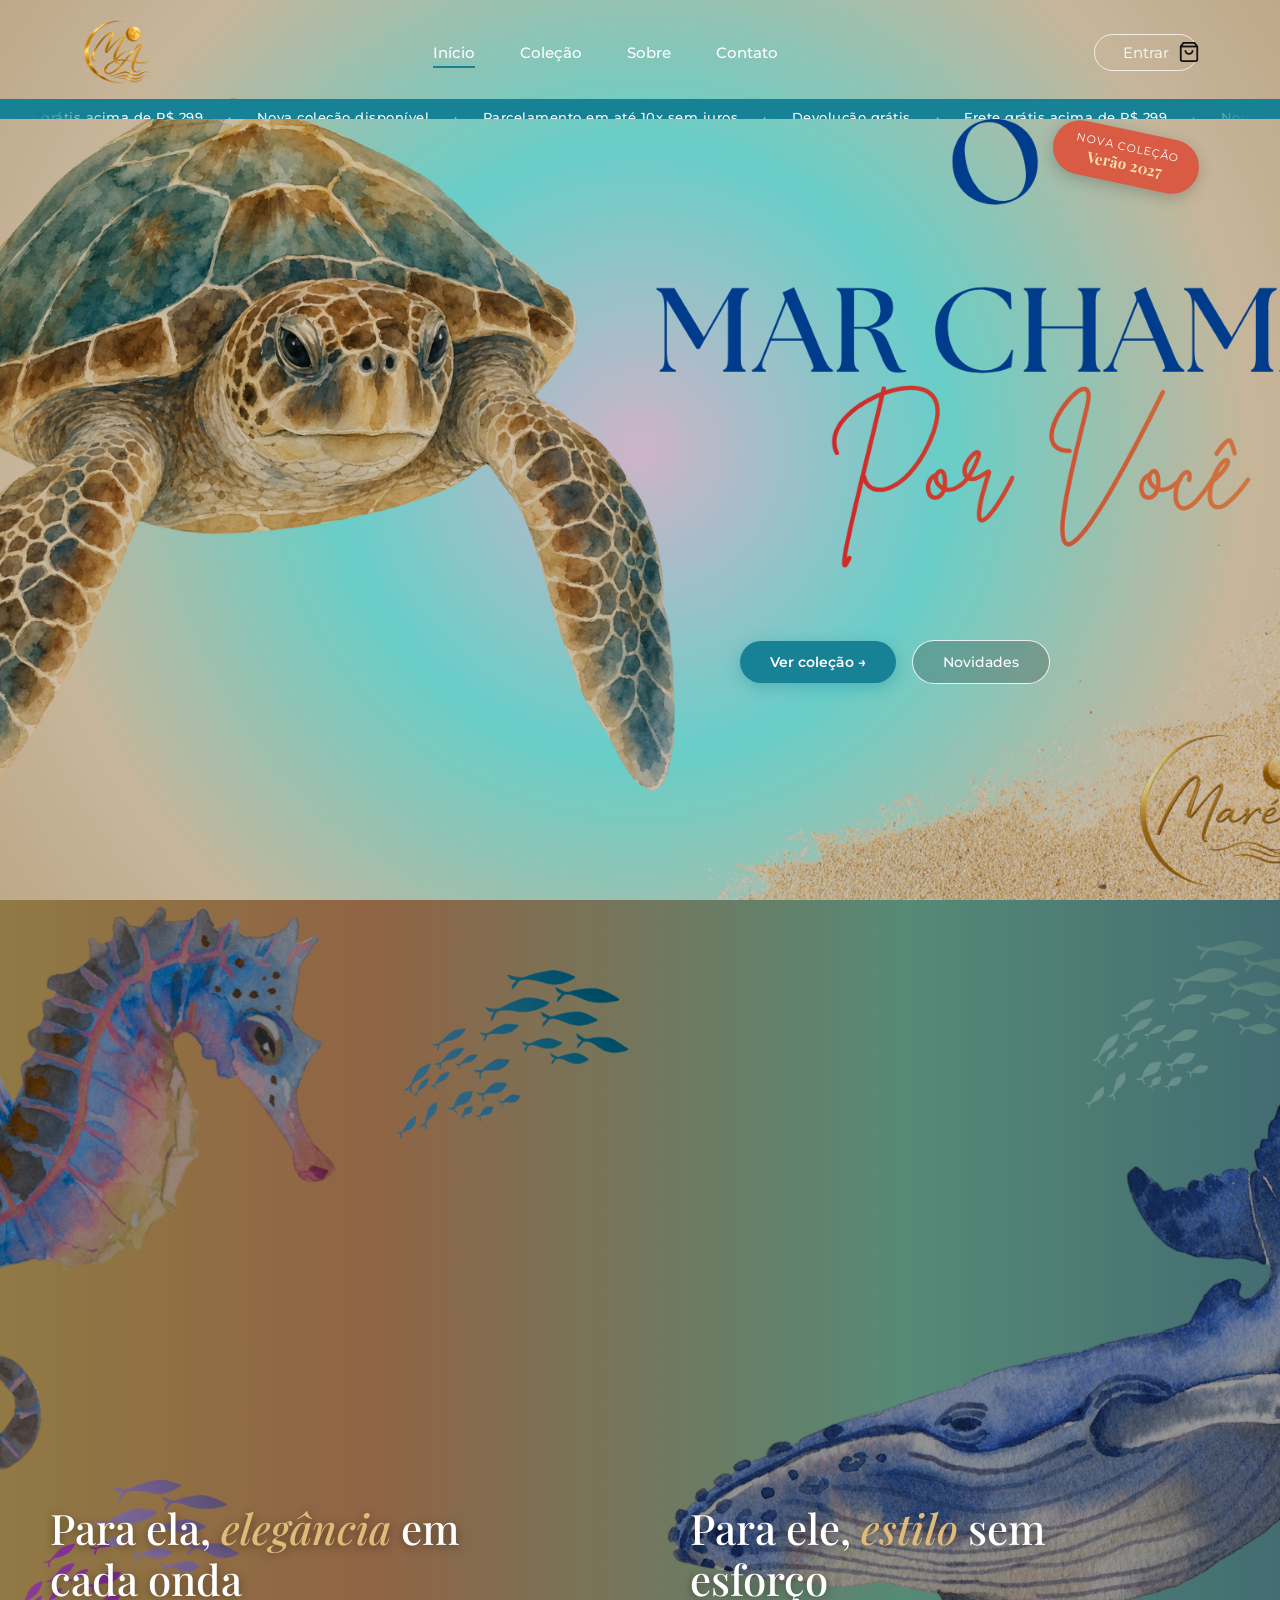
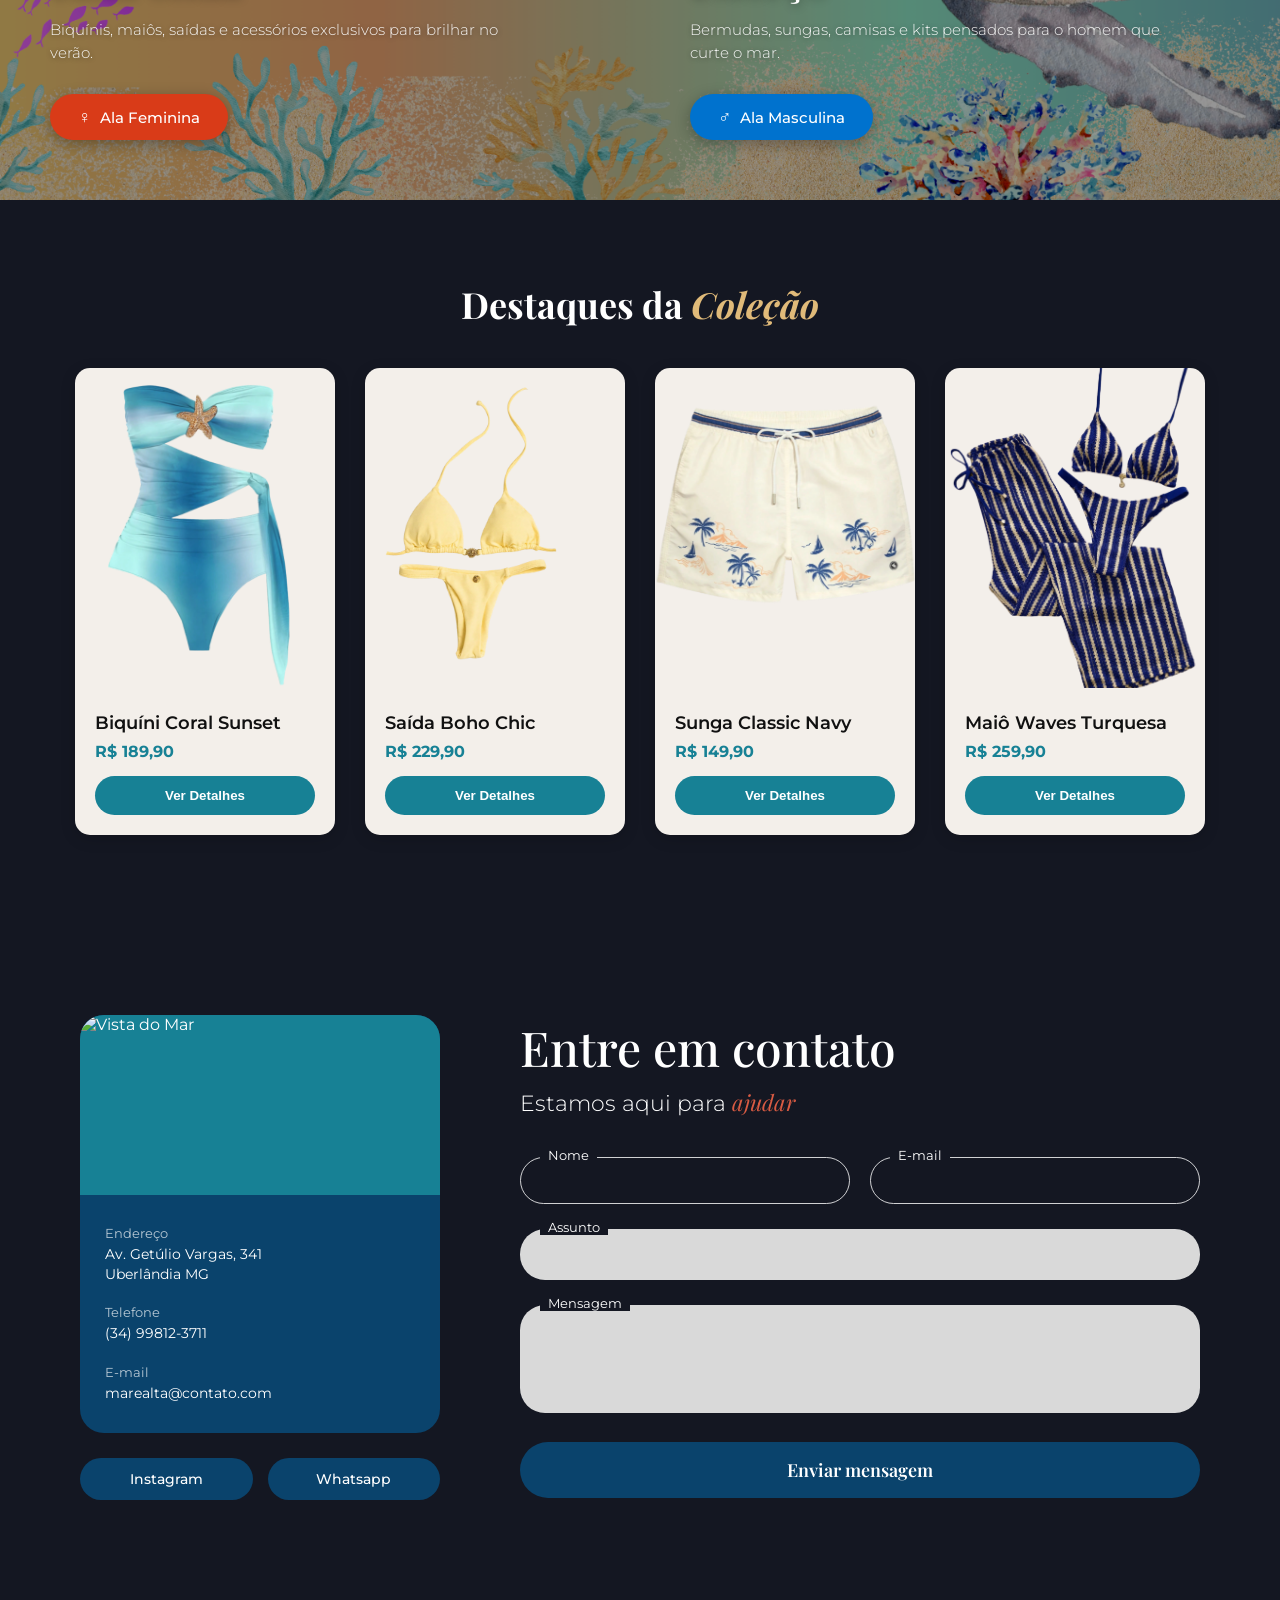
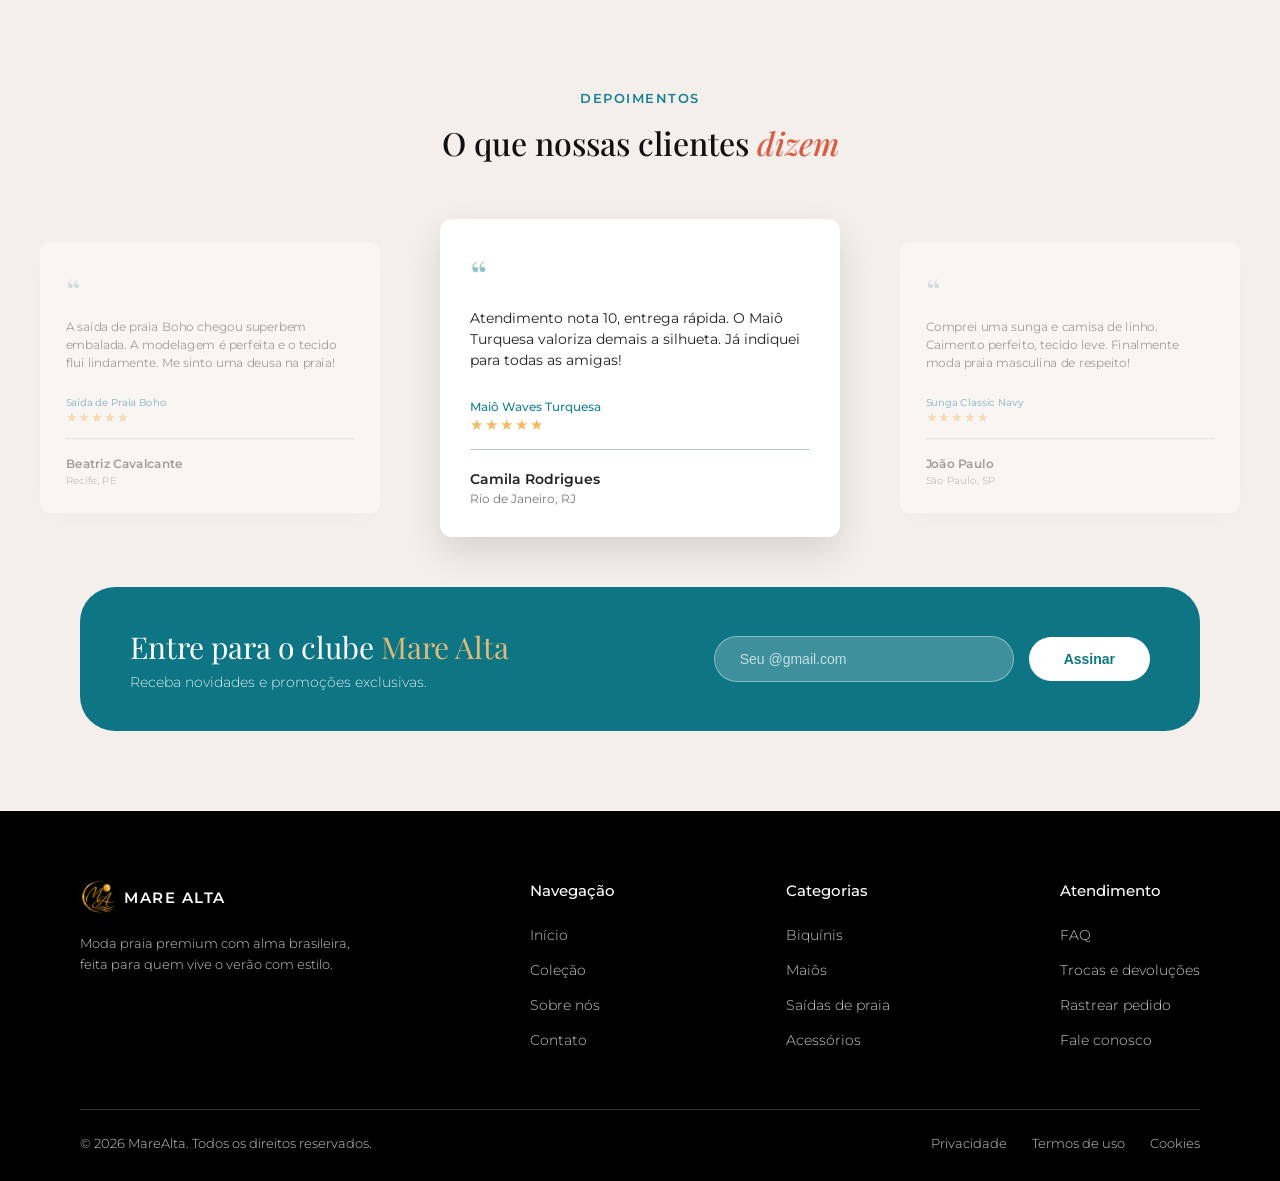
==== commit a0105ca0: "Update print statement from 'Hello' to 'Goodbye'" ====
--- a/index.html
+++ b/index.html
@@ -24,7 +24,7 @@
         .btn-comprar { width: 100%; background-color: #178195; color: #ffffff; border: none; padding: 12px; border-radius: 50px; font-weight: 600; cursor: pointer; transition: background-color 0.3s; }
         .btn-comprar:hover { background-color: #126373; }
 
-        /* Carrossel Infinito e "Peek" */
+        /* Meu carrosselzinho Infinito e "Peek" */
         .secao-depoimentos { overflow: hidden; padding-bottom: 80px; }
         .carrossel-wrapper { 
             width: 100%; 
@@ -120,11 +120,6 @@
         </div>
     </section>
 
-    <!-- TRANSIÇÃO DE IMAGEM ENTRE DESTAQUE E CATEGORIAS -->
-    <div class="secao-transicao">
-        <img src="imagemTransicao.png" alt="Transição Fundo do Mar" class="imagem-transicao">
-    </div>
-
     <section class="secao-categorias" id="categorias">
         <img src="baleioes.png" alt="Fundo Coleções" class="imagem-fundo-secao">
         
@@ -155,7 +150,7 @@
         <h2 class="titulo-produtos">Destaques da <span class="destaque-dourado-italic">Coleção</span></h2>
         <div class="grid-produtos">
             <div class="cartao-produto">
-                <img src="https://images.unsplash.com/photo-1572913017567-02f06497f1f0?crop=entropy&cs=tinysrgb&fit=max&fm=jpg&w=400&h=500" alt="Biquíni Coral Sunset">
+                <img src="imgs/biqui-1.png" alt="Biquíni Coral Sunset">
                 <div class="info-produto">
                     <h3>Biquíni Coral Sunset</h3>
                     <p>R$ 189,90</p>
@@ -163,7 +158,7 @@
                 </div>
             </div>
             <div class="cartao-produto">
-                <img src="https://images.unsplash.com/photo-1605763240000-7e93b172d754?crop=entropy&cs=tinysrgb&fit=max&fm=jpg&w=400&h=500" alt="Saída de Praia Boho">
+                <img src="imgs/biqui-2.png" alt="Saída de Praia Boho">
                 <div class="info-produto">
                     <h3>Saída Boho Chic</h3>
                     <p>R$ 229,90</p>
@@ -171,7 +166,7 @@
                 </div>
             </div>
             <div class="cartao-produto">
-                <img src="https://images.unsplash.com/photo-1505027429113-228795908f51?crop=entropy&cs=tinysrgb&fit=max&fm=jpg&w=400&h=500" alt="Sunga Classic Navy">
+                <img src="imgs/sunga-1.png" alt="Sunga Classic Navy">
                 <div class="info-produto">
                     <h3>Sunga Classic Navy</h3>
                     <p>R$ 149,90</p>
@@ -179,7 +174,7 @@
                 </div>
             </div>
             <div class="cartao-produto">
-                <img src="https://images.unsplash.com/photo-1562183241-b937e95585b6?crop=entropy&cs=tinysrgb&fit=max&fm=jpg&w=400&h=500" alt="Maiô Waves Turquesa">
+                <img src="imgs/biqui-3.png" alt="Maiô Waves Turquesa">
                 <div class="info-produto">
                     <h3>Maiô Waves Turquesa</h3>
                     <p>R$ 259,90</p>
@@ -252,6 +247,7 @@
         
         <div class="carrossel-wrapper" id="wrapper-depoimentos">
             <div class="carrossel-track" id="track-depoimentos">
+                
                 <div class="cartao-depoimento">
                     <div>
                         <div class="aspas-icone">“</div>
@@ -331,6 +327,7 @@
                         </div>
                     </div>
                 </div>
+
             </div>
         </div>
 
@@ -520,7 +517,7 @@
 
     <script src="script.js"></script>
 
-    <!-- Carrossel infinito -->
+    <!-- Carrossel infinito btw -->
     <script>
         document.addEventListener('DOMContentLoaded', () => {
             const track = document.getElementById('track-depoimentos');
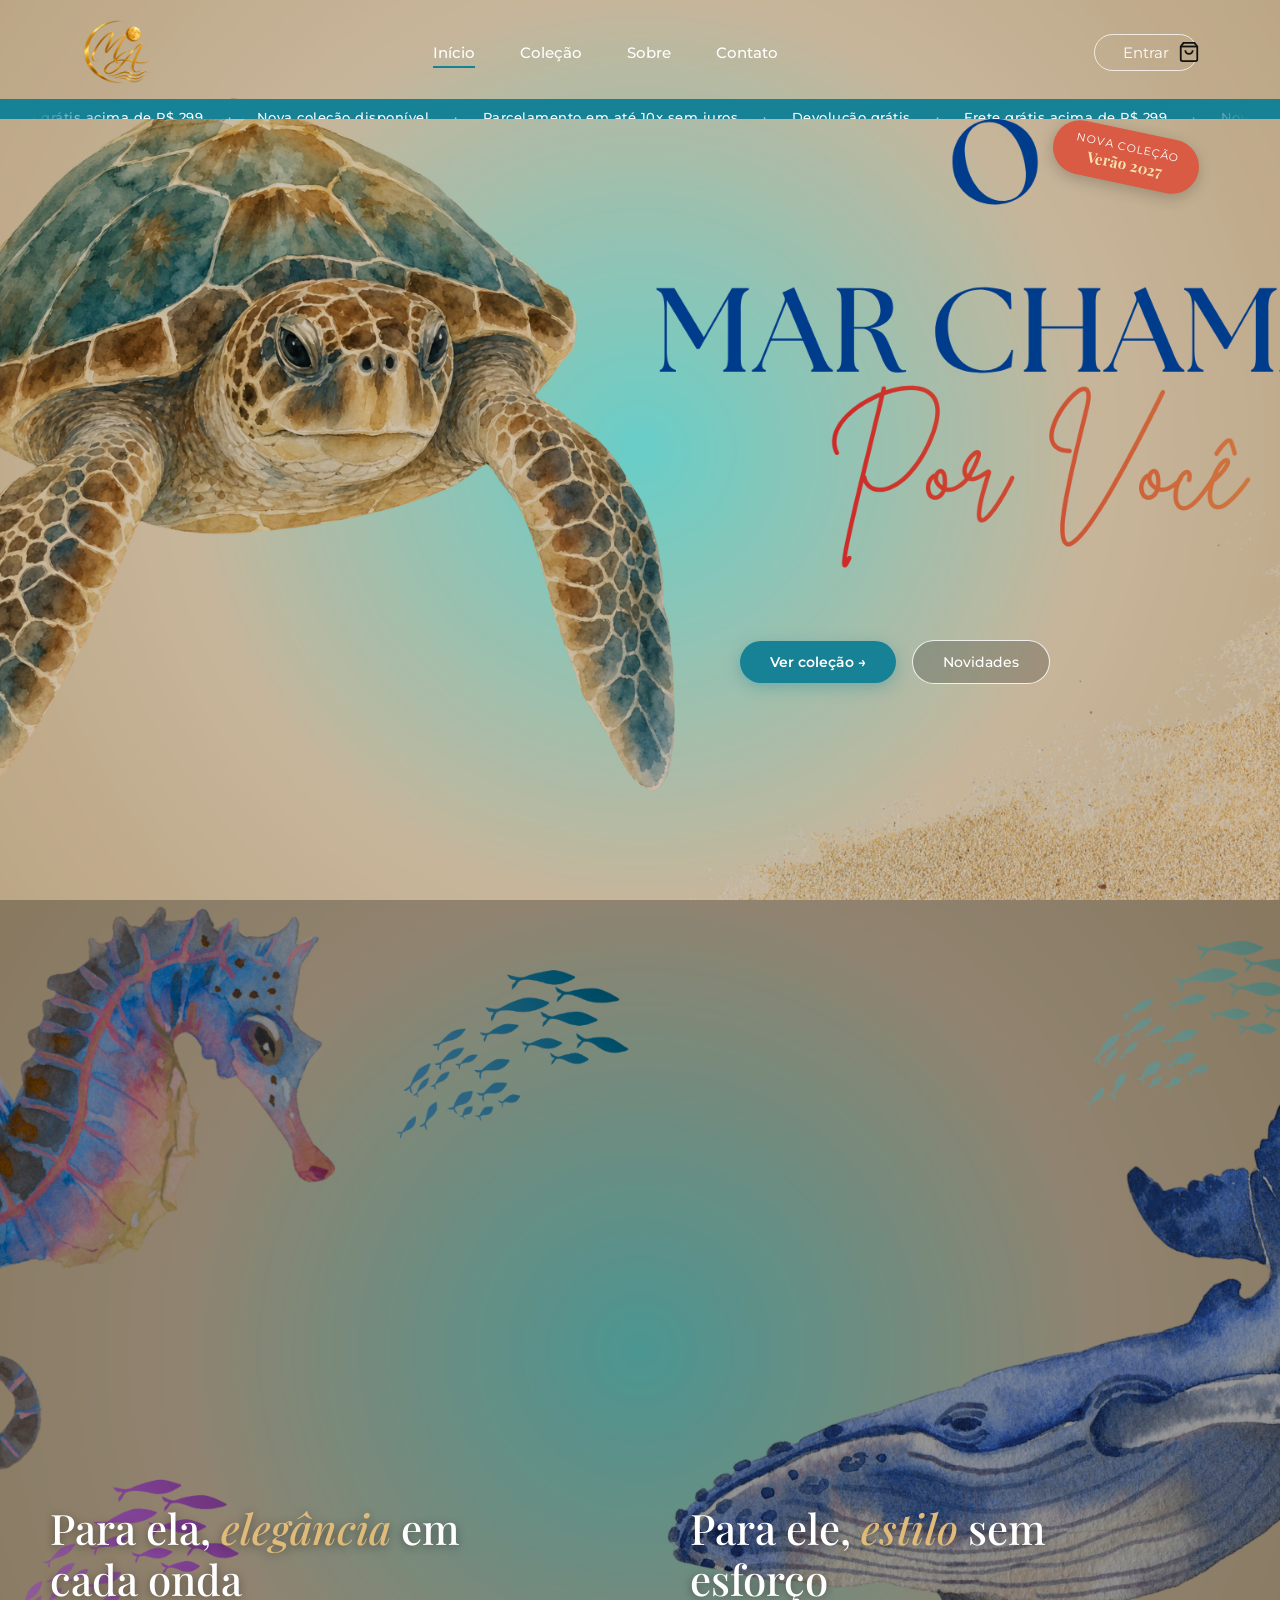
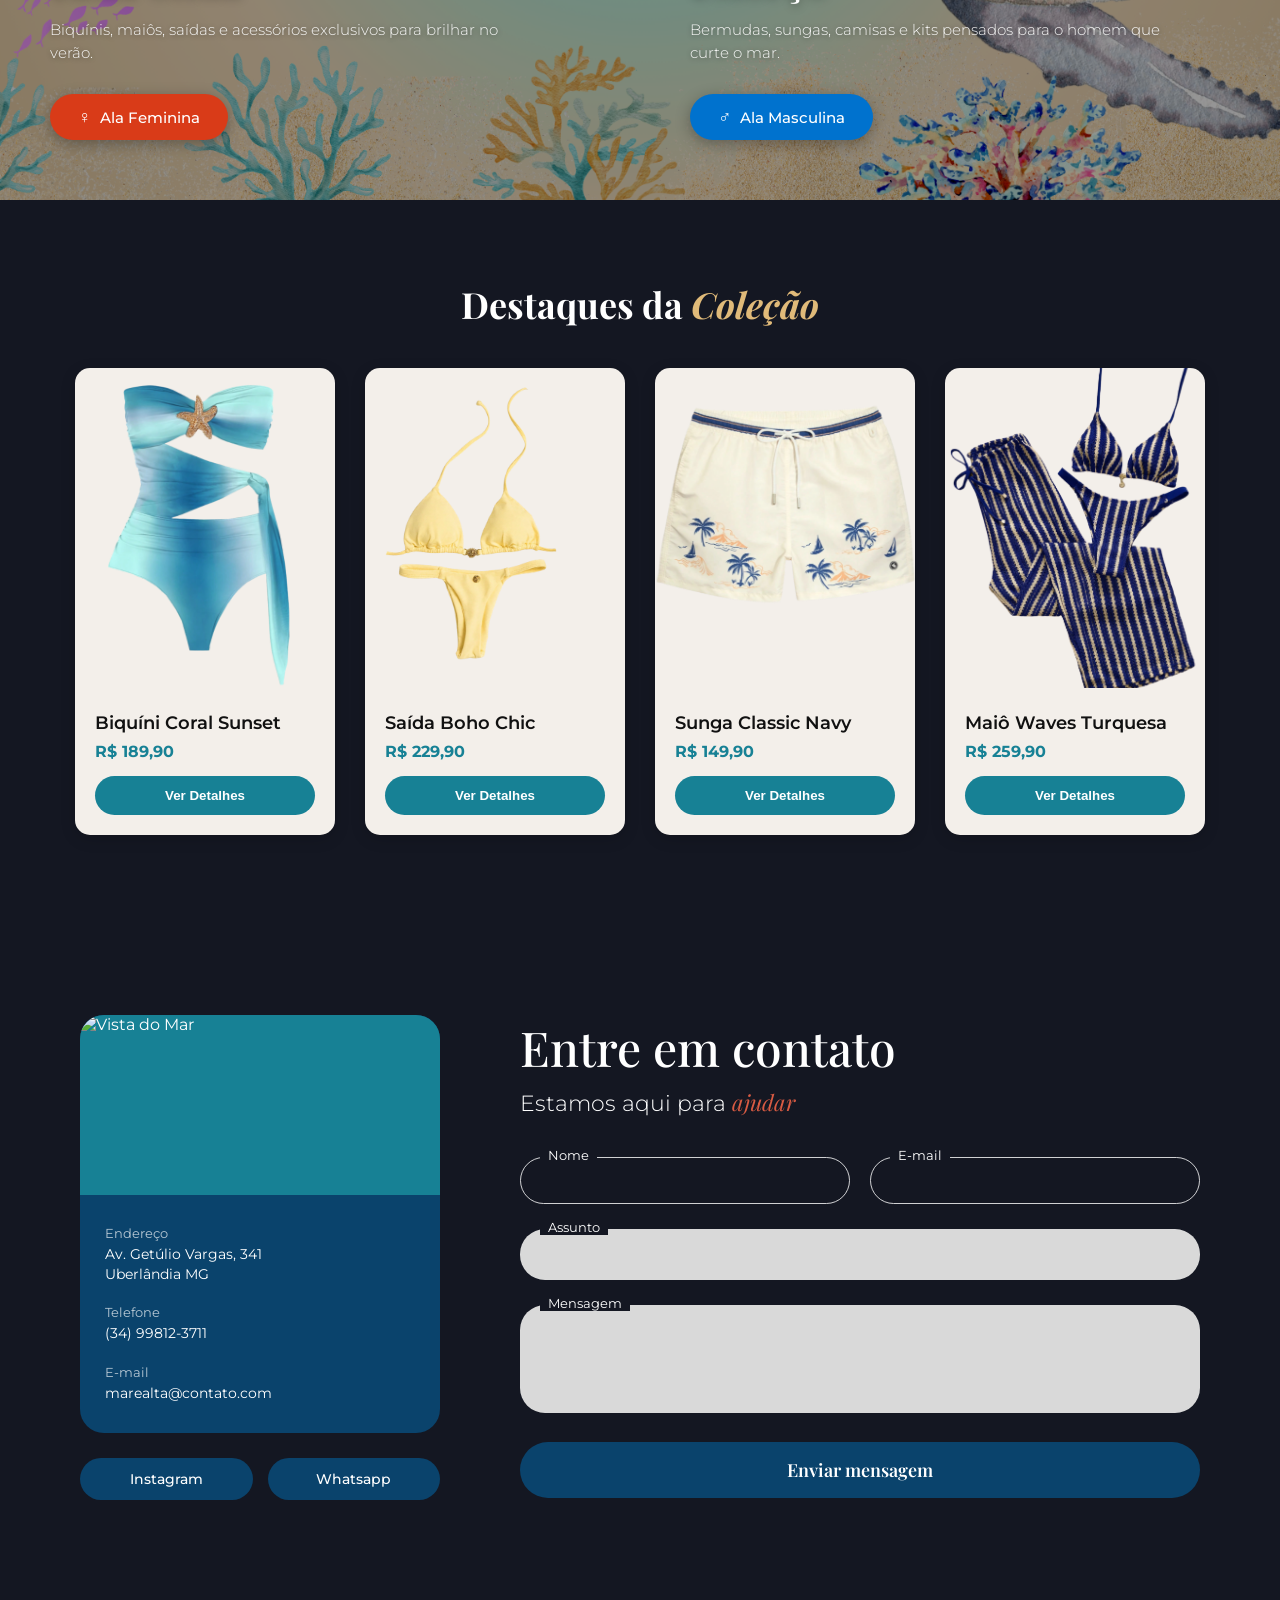
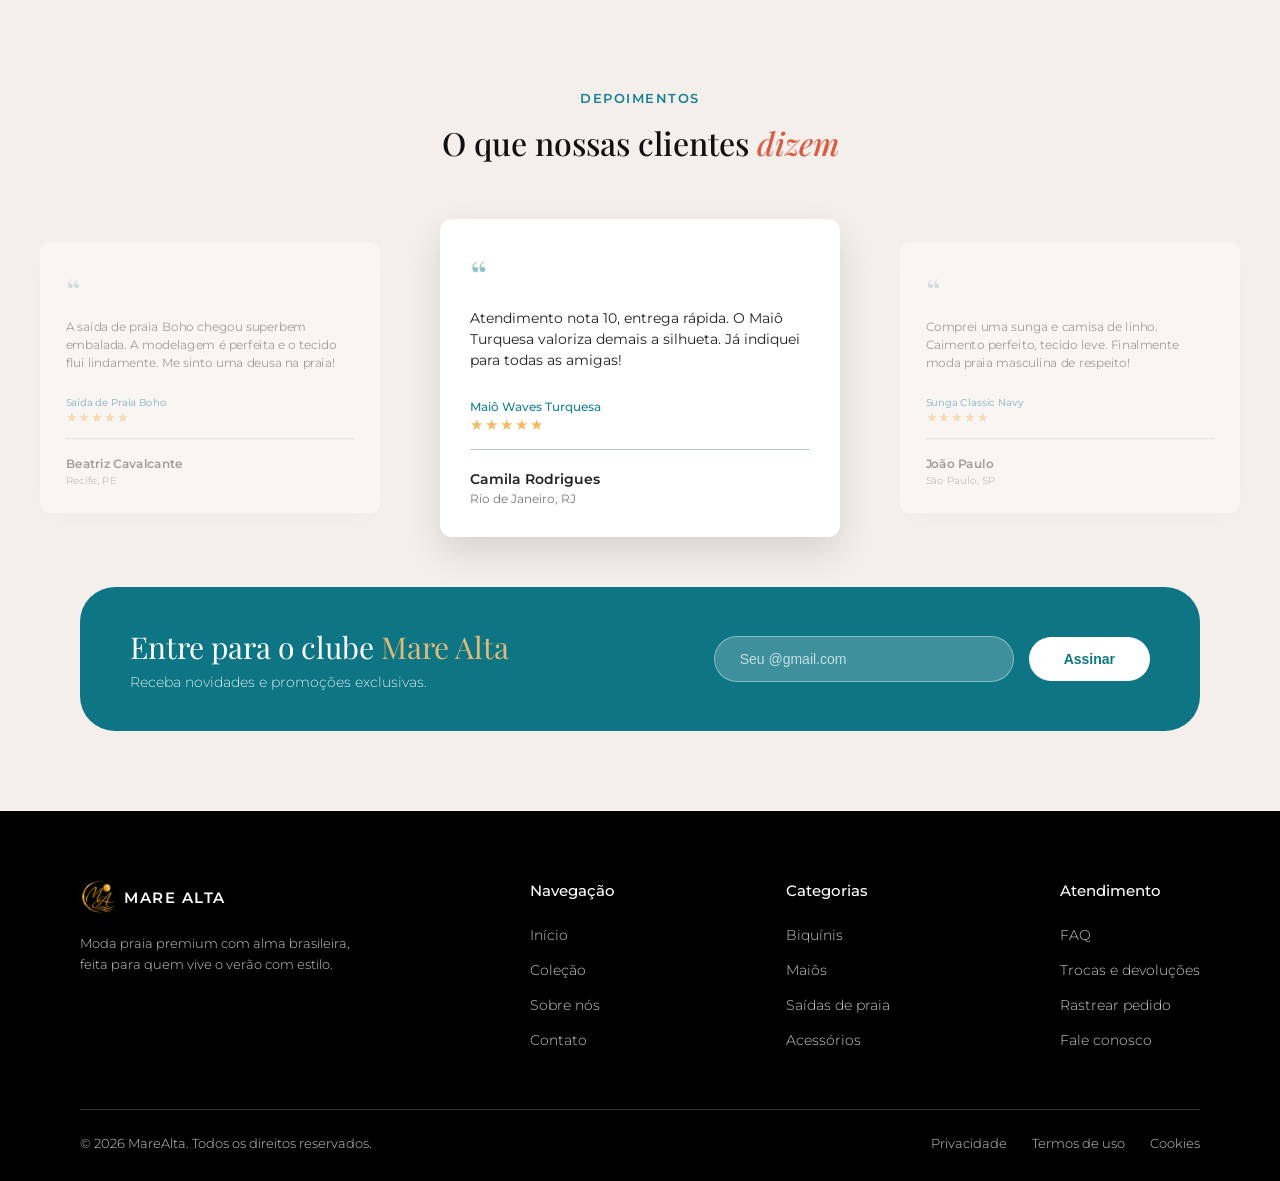
==== commit 9e9834d0: "Update fmt.Println message from 'Hello' to 'Goodbye'" ====
--- a/index.html
+++ b/index.html
@@ -188,7 +188,7 @@
         <div class="container-contato">
             <div class="coluna-info">
                 <div class="cartao-info">
-                    <img src="vistaMar.jpg" alt="Vista do Mar" class="imagem-cartao">
+                    <img src="https://www.arquiter.com.br/wp-content/uploads/2024/11/como-decorar-loja-de-roupas-modernas-projetos-arquiter-001.webp" alt="Vista do Mar" class="imagem-cartao">
                     <div class="conteudo-info">
                         <div class="bloco-info">
                             <span class="rotulo-info">Endereço</span>
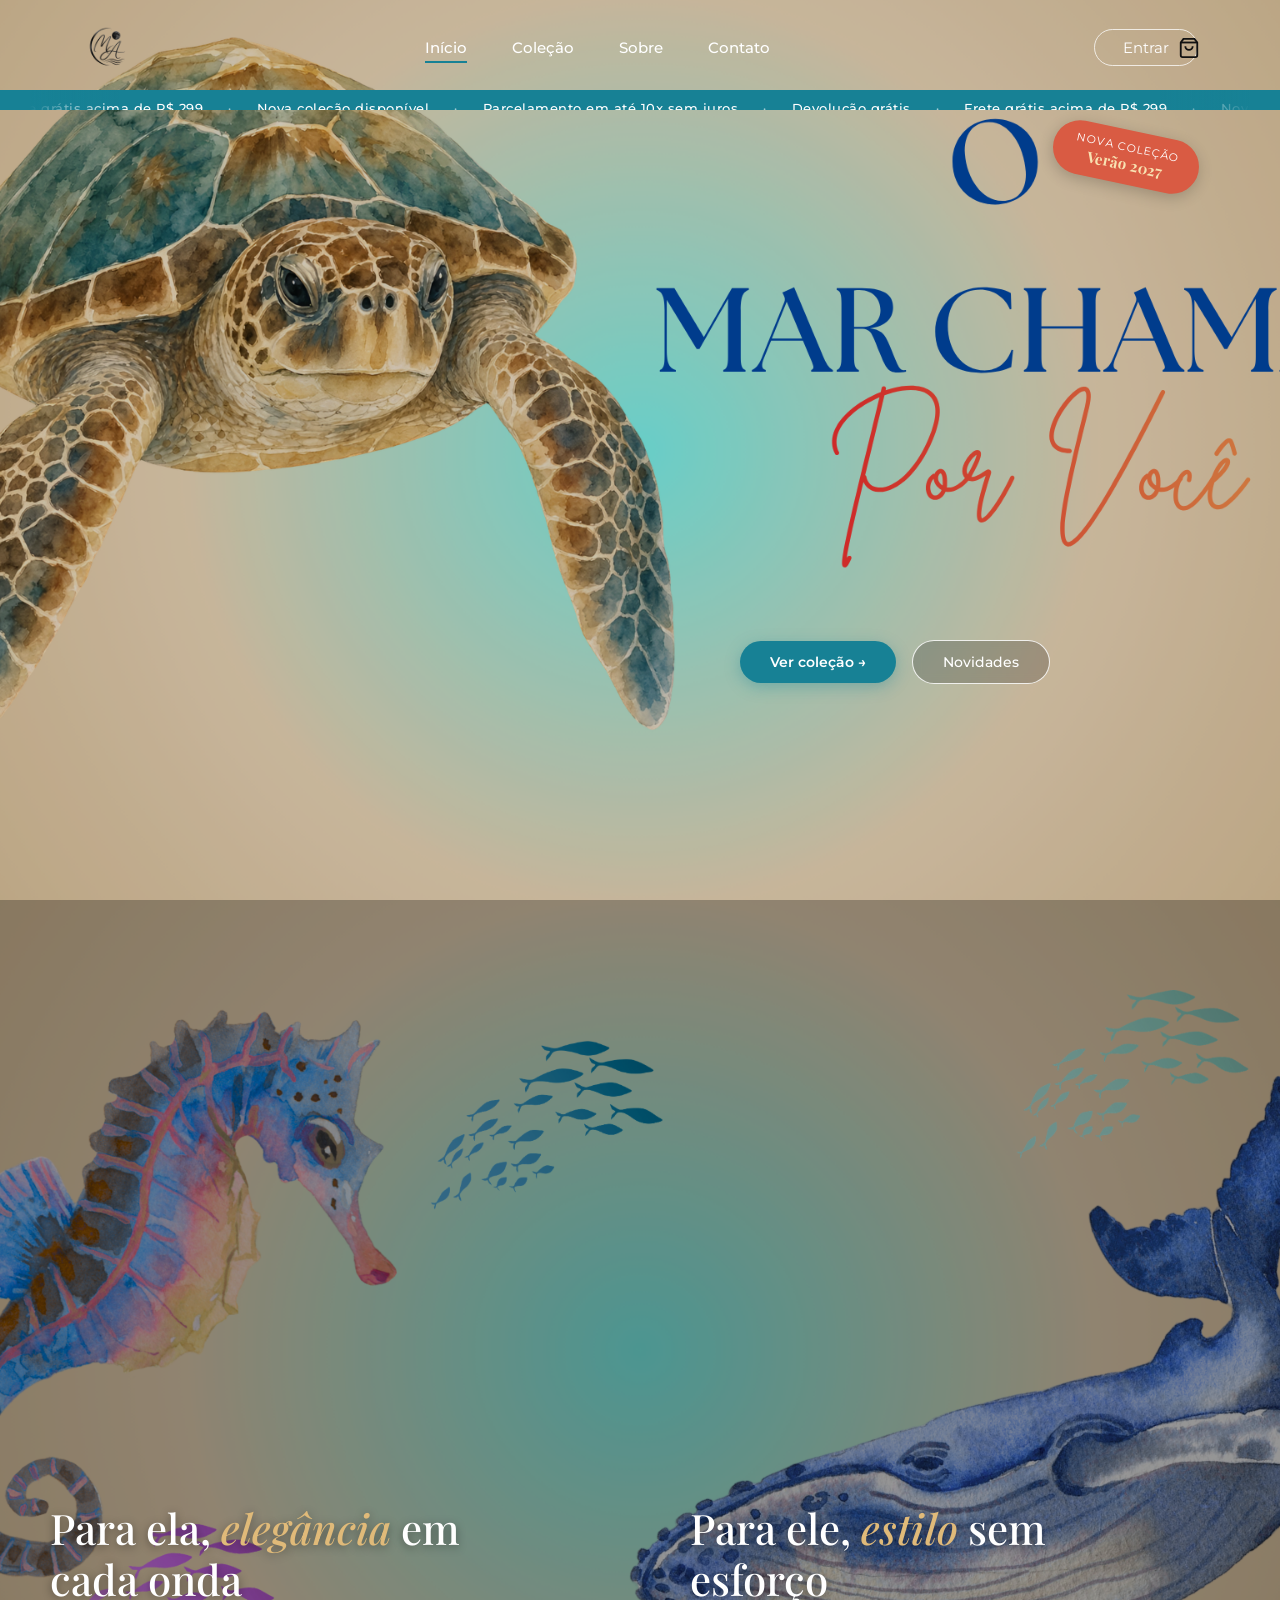
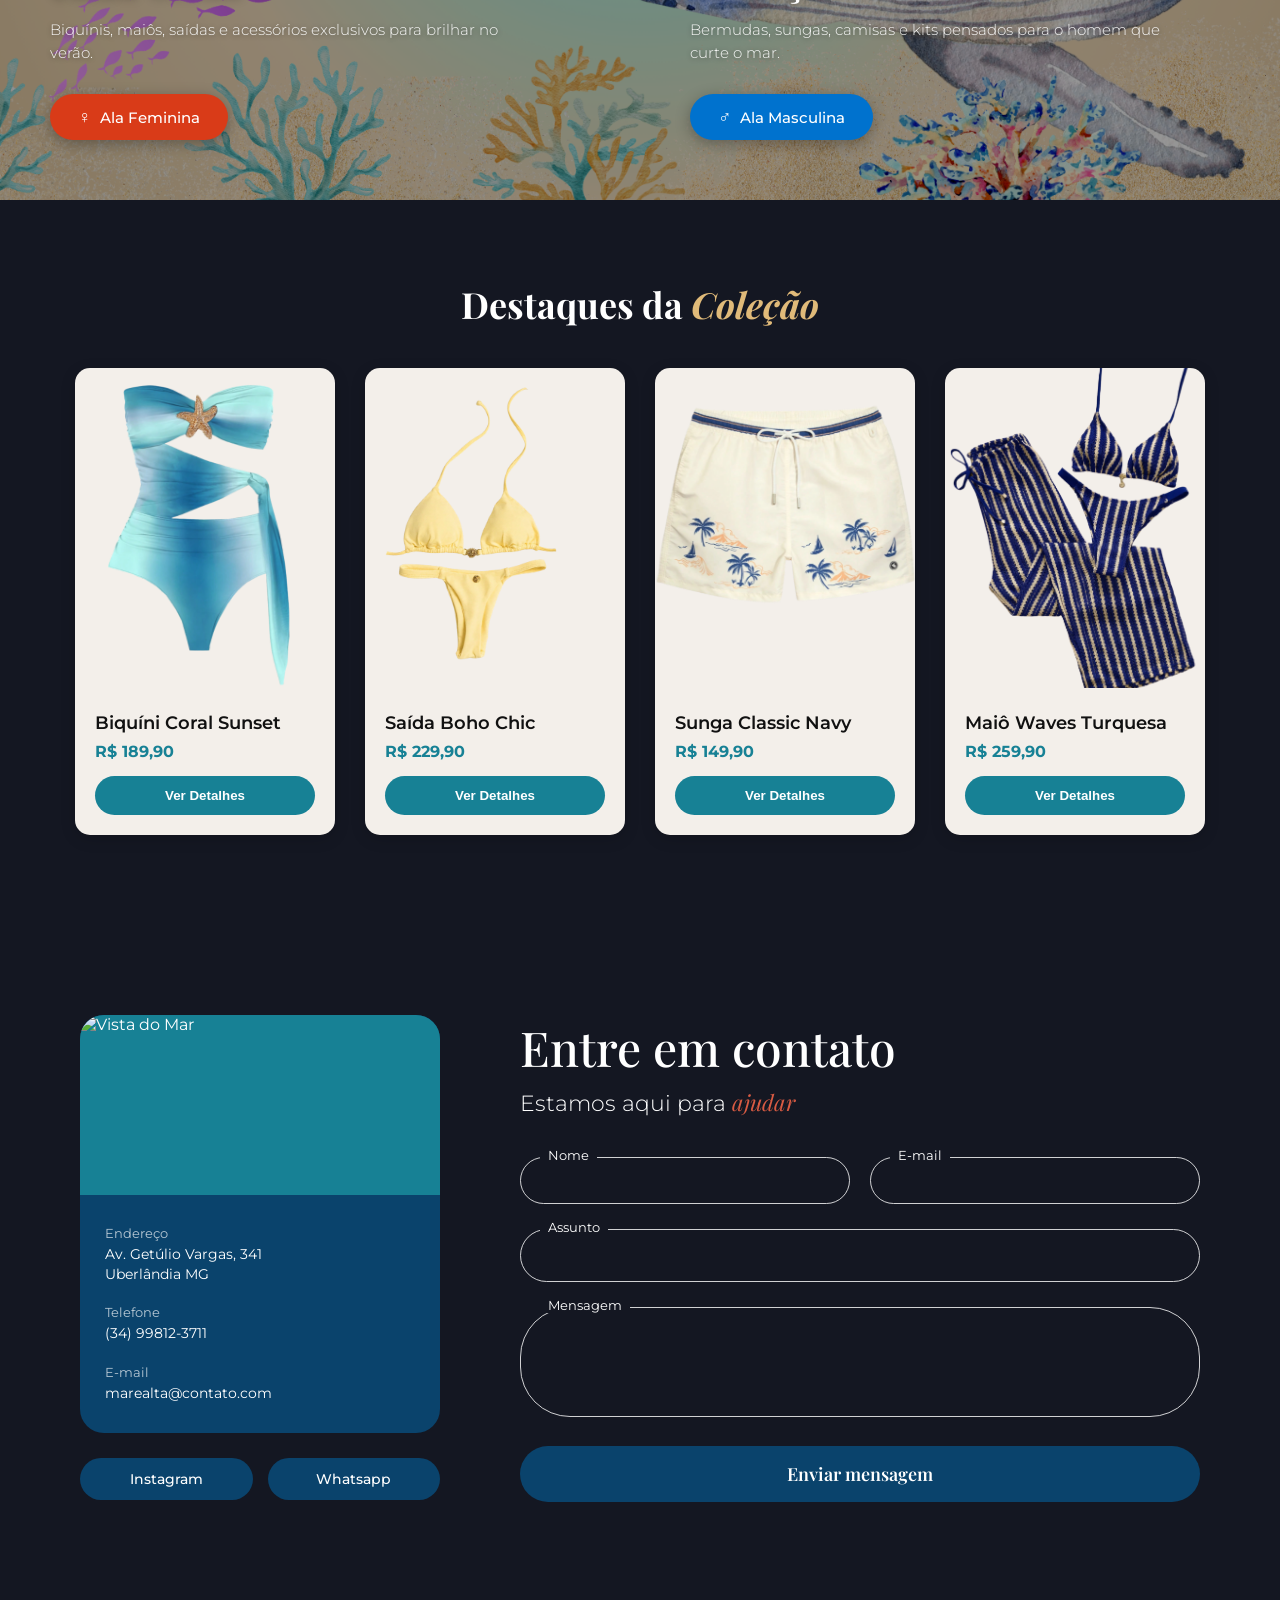
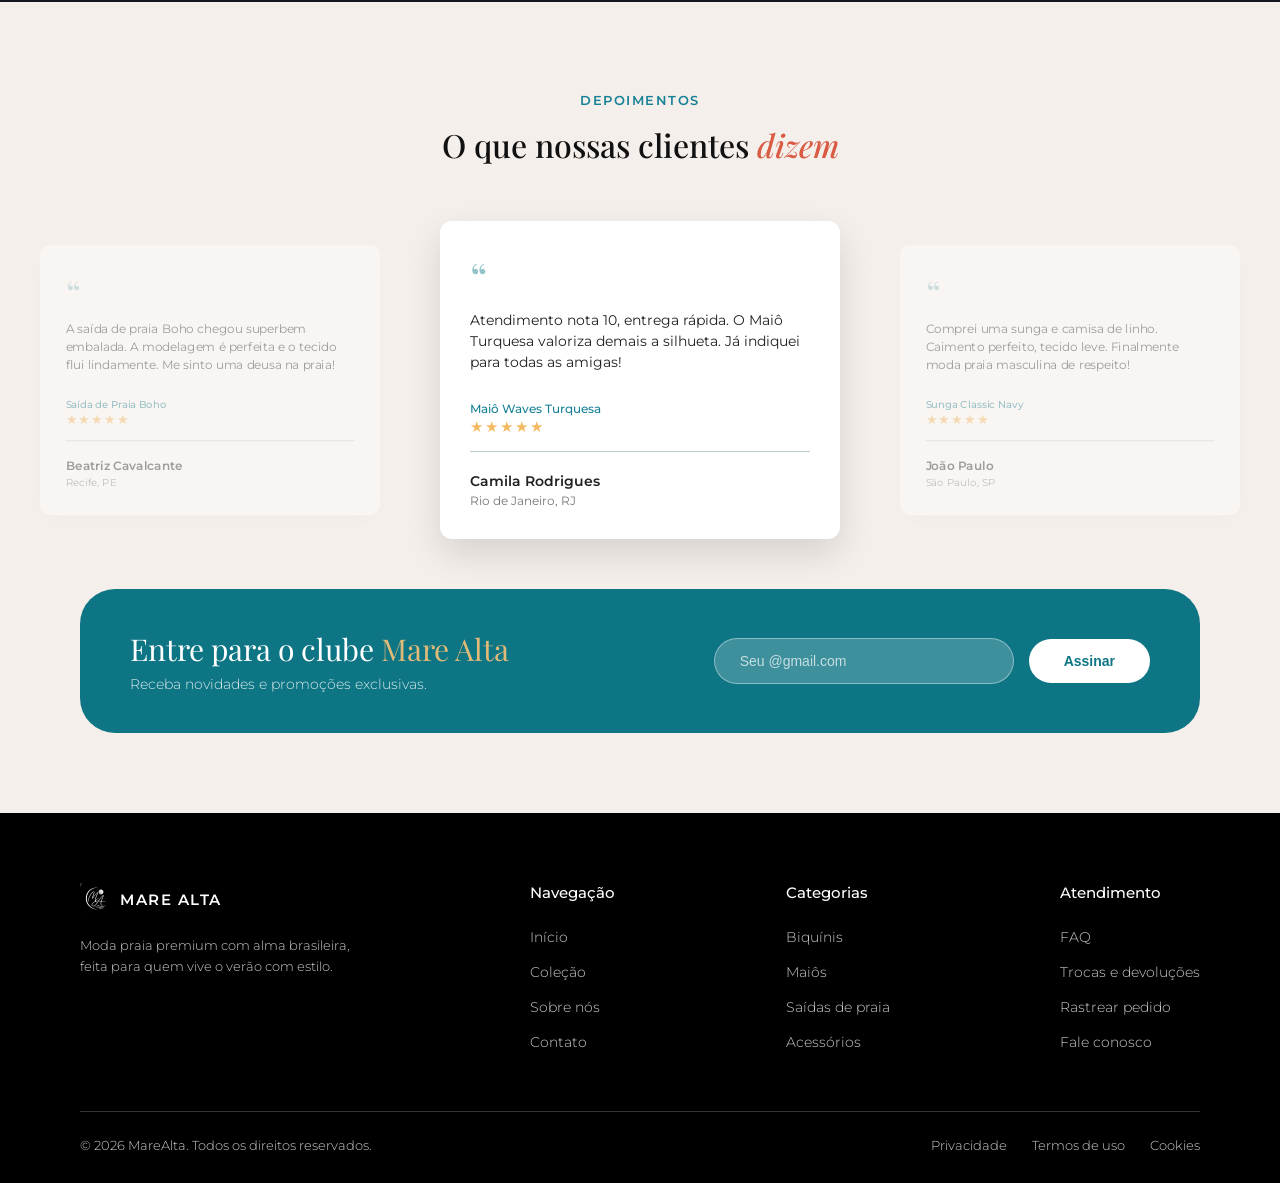
==== commit 83a31c7d: "Update print statement from 'Hello' to 'Goodbye'" ====
--- a/index.html
+++ b/index.html
@@ -62,7 +62,7 @@
     <header id="cabecalho-principal">
         <nav class="barra-navegacao">
             <a href="#inicio" class="logotipo">
-                <img src="unnamed.png" alt="Logo Maré Alta" class="imagem-logo">
+                <img src="meunome.png" alt="Logo Maré Alta" class="imagem-logo">
             </a>
             <ul class="links-navegacao">
                 <li><a href="#inicio" class="ativo">Início</a></li>
@@ -348,7 +348,7 @@
             <div class="grid-rodape">
                 <div class="coluna-logo-rodape">
                     <div class="brand-rodape" style="display: flex; align-items: center; gap: 8px;">
-                        <img src="unnamed.png" alt="Logo Maré Alta" style="height: 32px; width: auto; object-fit: contain;">
+                        <img src="seunome.png" alt="Logo Maré Alta" style="height: 32px; width: auto; object-fit: contain;">
                         <span class="texto-brand-rodape">MARE ALTA</span>
                     </div>
                     <p class="descricao-rodape">
--- a/mareAlta.css
+++ b/mareAlta.css
@@ -46,7 +46,7 @@
   }
   
   .imagem-logo {
-    height: 64px;
+    height: 55px;
     width: auto;
     object-fit: contain;
     transition: transform 0.3s ease, height 0.4s ease;
@@ -57,7 +57,7 @@
   }
   
   #cabecalho-principal.com-scroll .imagem-logo {
-    height: 48px;
+    height: 42px;
   }
   
   .links-navegacao {
@@ -618,8 +618,9 @@
   }
   .campo-preenchido input,
   .campo-preenchido textarea {
-    width: 100%; background-color: #D9D9D9; border: none; border-radius: 25px;
-    padding: 16px 20px; color: #111111; font-family: 'Montserrat', sans-serif; font-size: 15px; outline: none;
+       width: 100%; background: transparent; border: 1.5px solid rgba(255, 255, 255, 0.8);
+    border-radius: 50px; padding: 14px 20px; color: #ffffff; font-size: 15px; outline: none;
+    padding: 16px 20px; color: #ffffff; font-family: 'Montserrat', sans-serif; font-size: 15px; outline: none;
   }
   .campo-preenchido textarea { resize: none; }
   
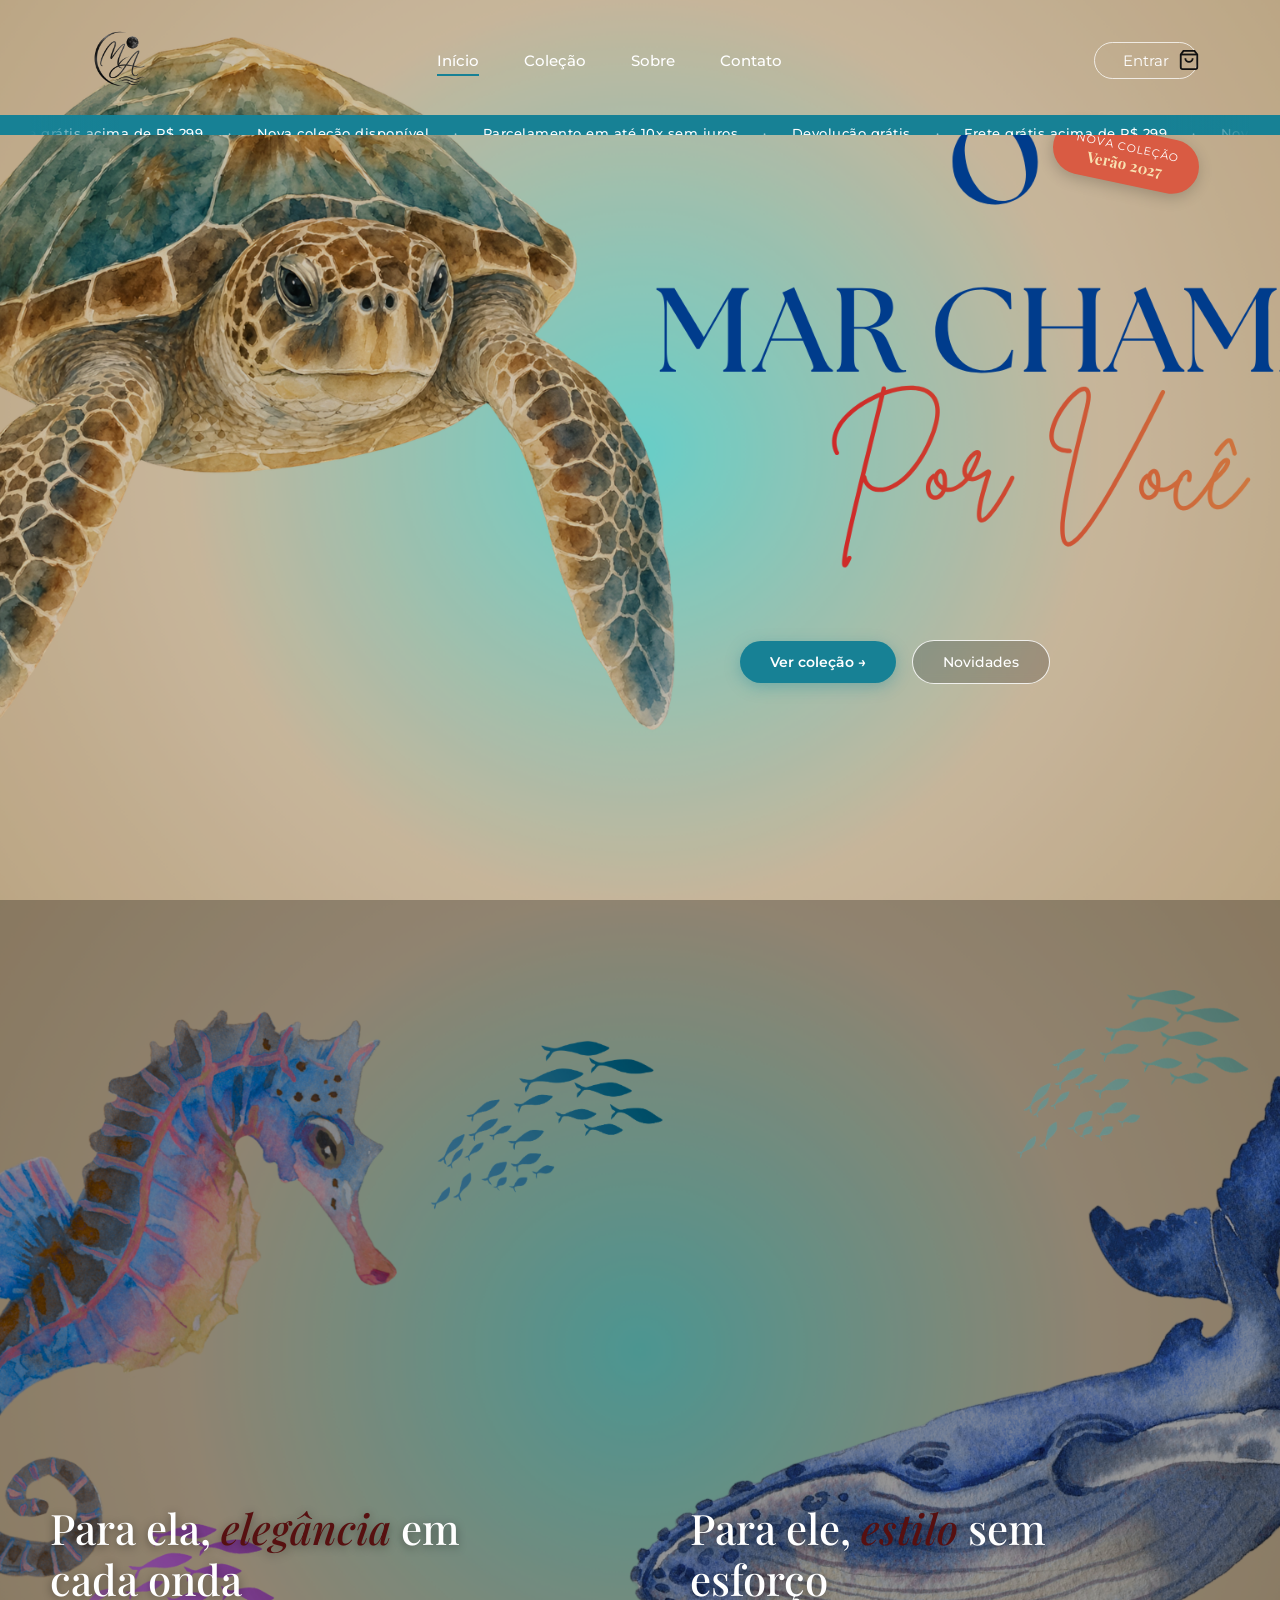
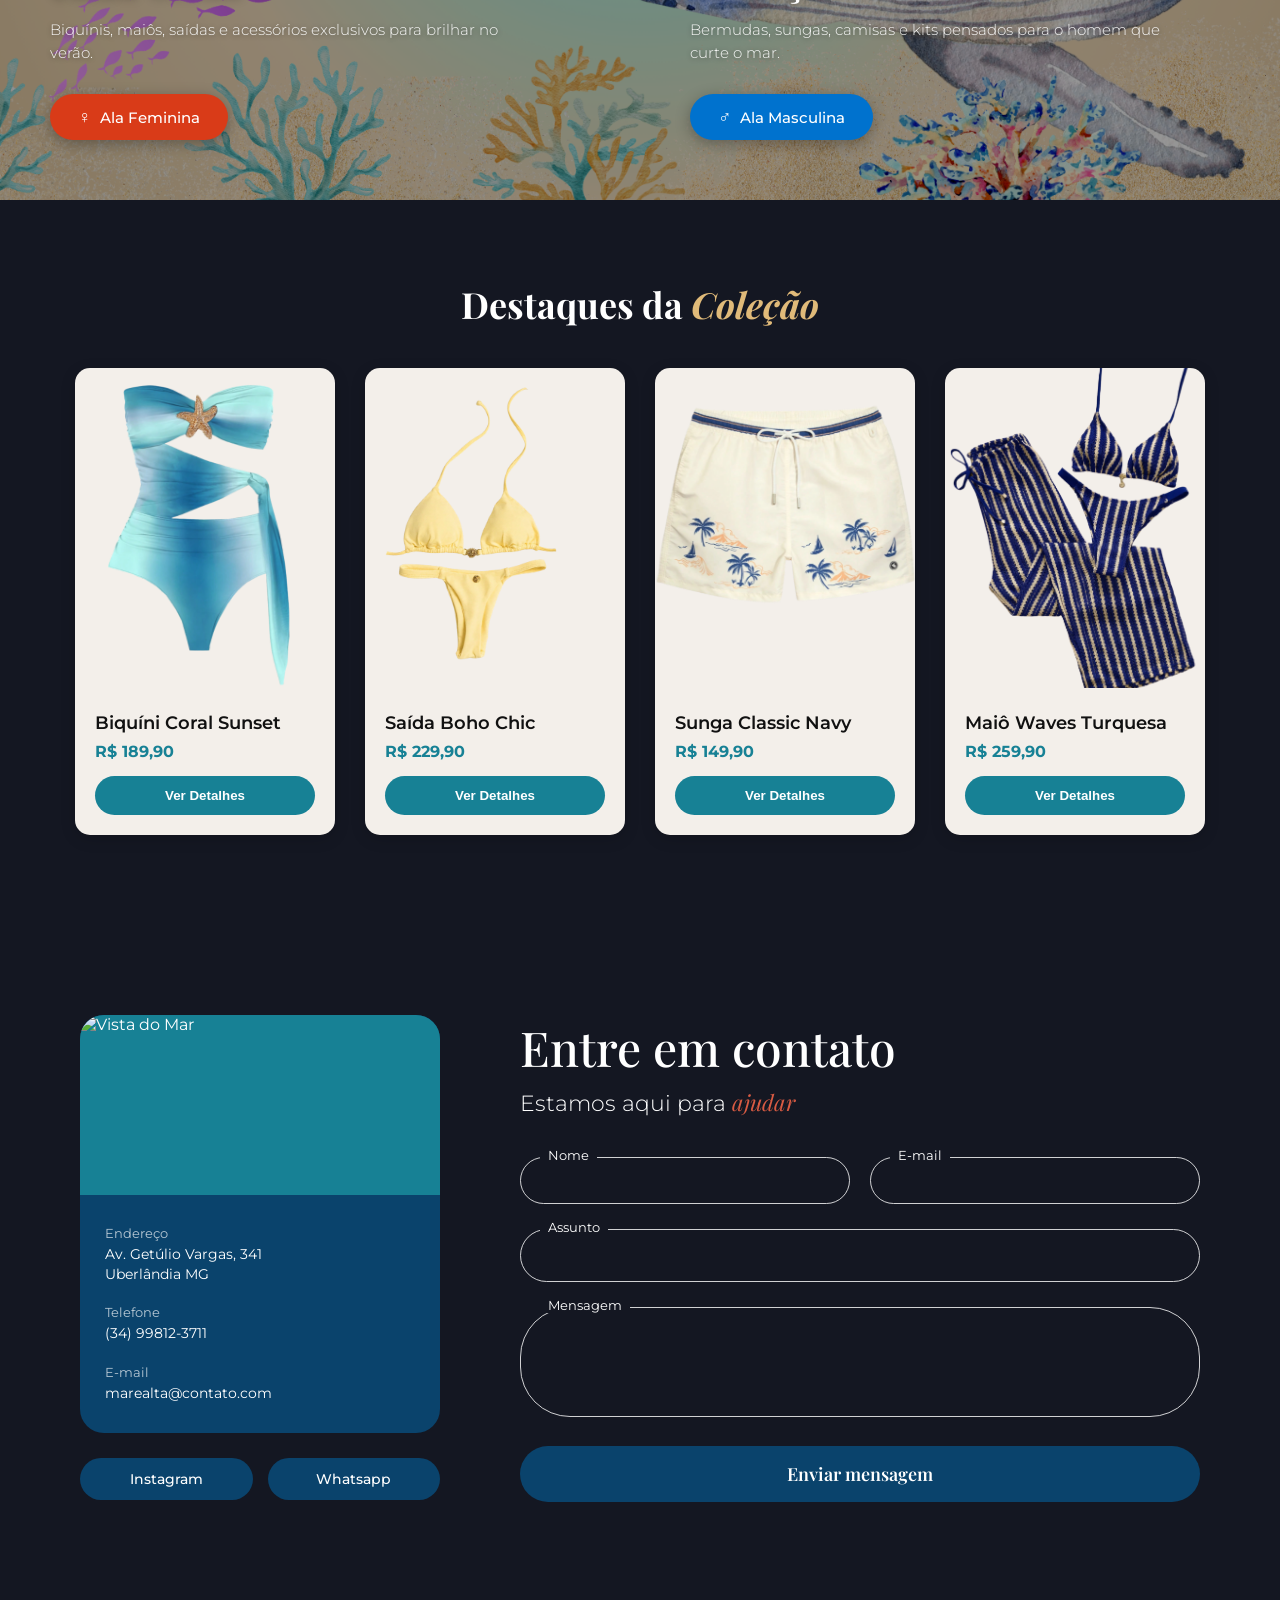
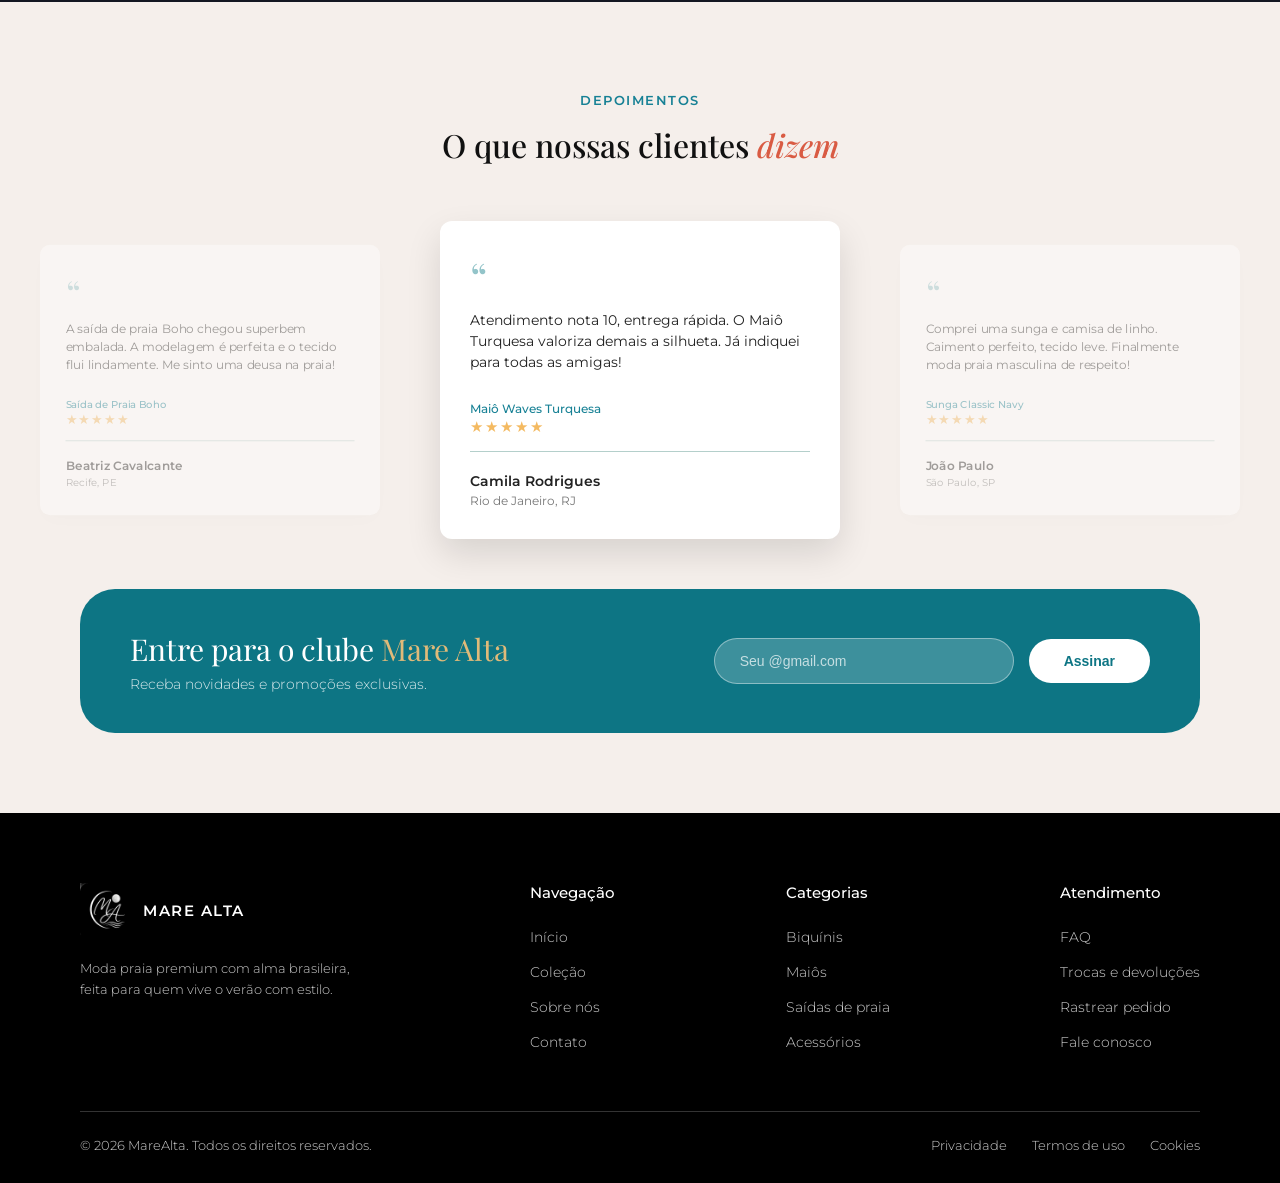
==== commit 77885529: "Update print statement from 'Hello' to 'Goodbye'" ====
--- a/index.html
+++ b/index.html
@@ -348,7 +348,7 @@
             <div class="grid-rodape">
                 <div class="coluna-logo-rodape">
                     <div class="brand-rodape" style="display: flex; align-items: center; gap: 8px;">
-                        <img src="seunome.png" alt="Logo Maré Alta" style="height: 32px; width: auto; object-fit: contain;">
+                        <img src="seunome.png" alt="Logo Maré Alta" style="height: 55px; width: auto; object-fit: contain;">
                         <span class="texto-brand-rodape">MARE ALTA</span>
                     </div>
                     <p class="descricao-rodape">
--- a/mareAlta.css
+++ b/mareAlta.css
@@ -46,18 +46,18 @@
   }
   
   .imagem-logo {
-    height: 55px;
+    height: 80px;
     width: auto;
     object-fit: contain;
     transition: transform 0.3s ease, height 0.4s ease;
   }
   
   .logotipo:hover .imagem-logo {
-    transform: scale(1.05);
+    transform: scale(1.10);
   }
   
   #cabecalho-principal.com-scroll .imagem-logo {
-    height: 42px;
+    height: 80px;
   }
   
   .links-navegacao {
@@ -410,7 +410,7 @@
   }
   
   .italico-dourado {
-    color: #E0BA79;
+    color: #571010;
     font-style: italic;
   }
   
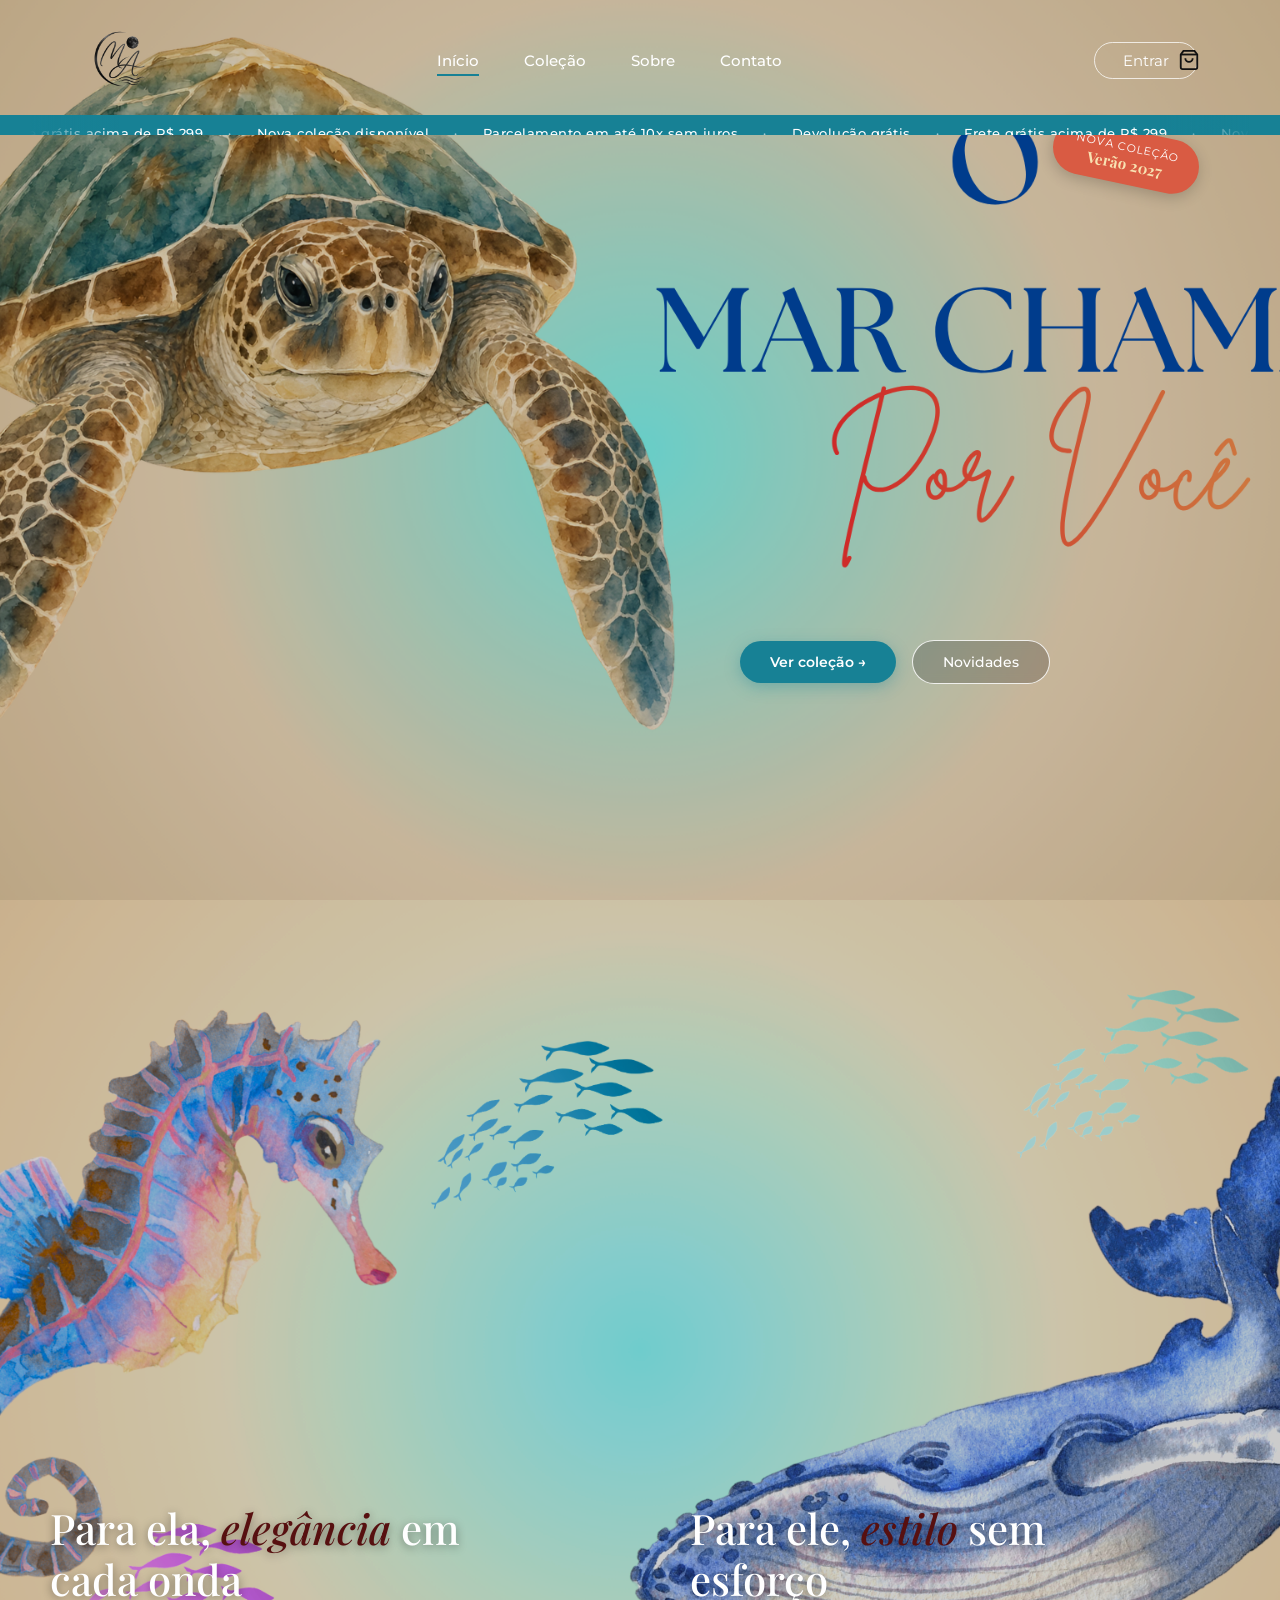
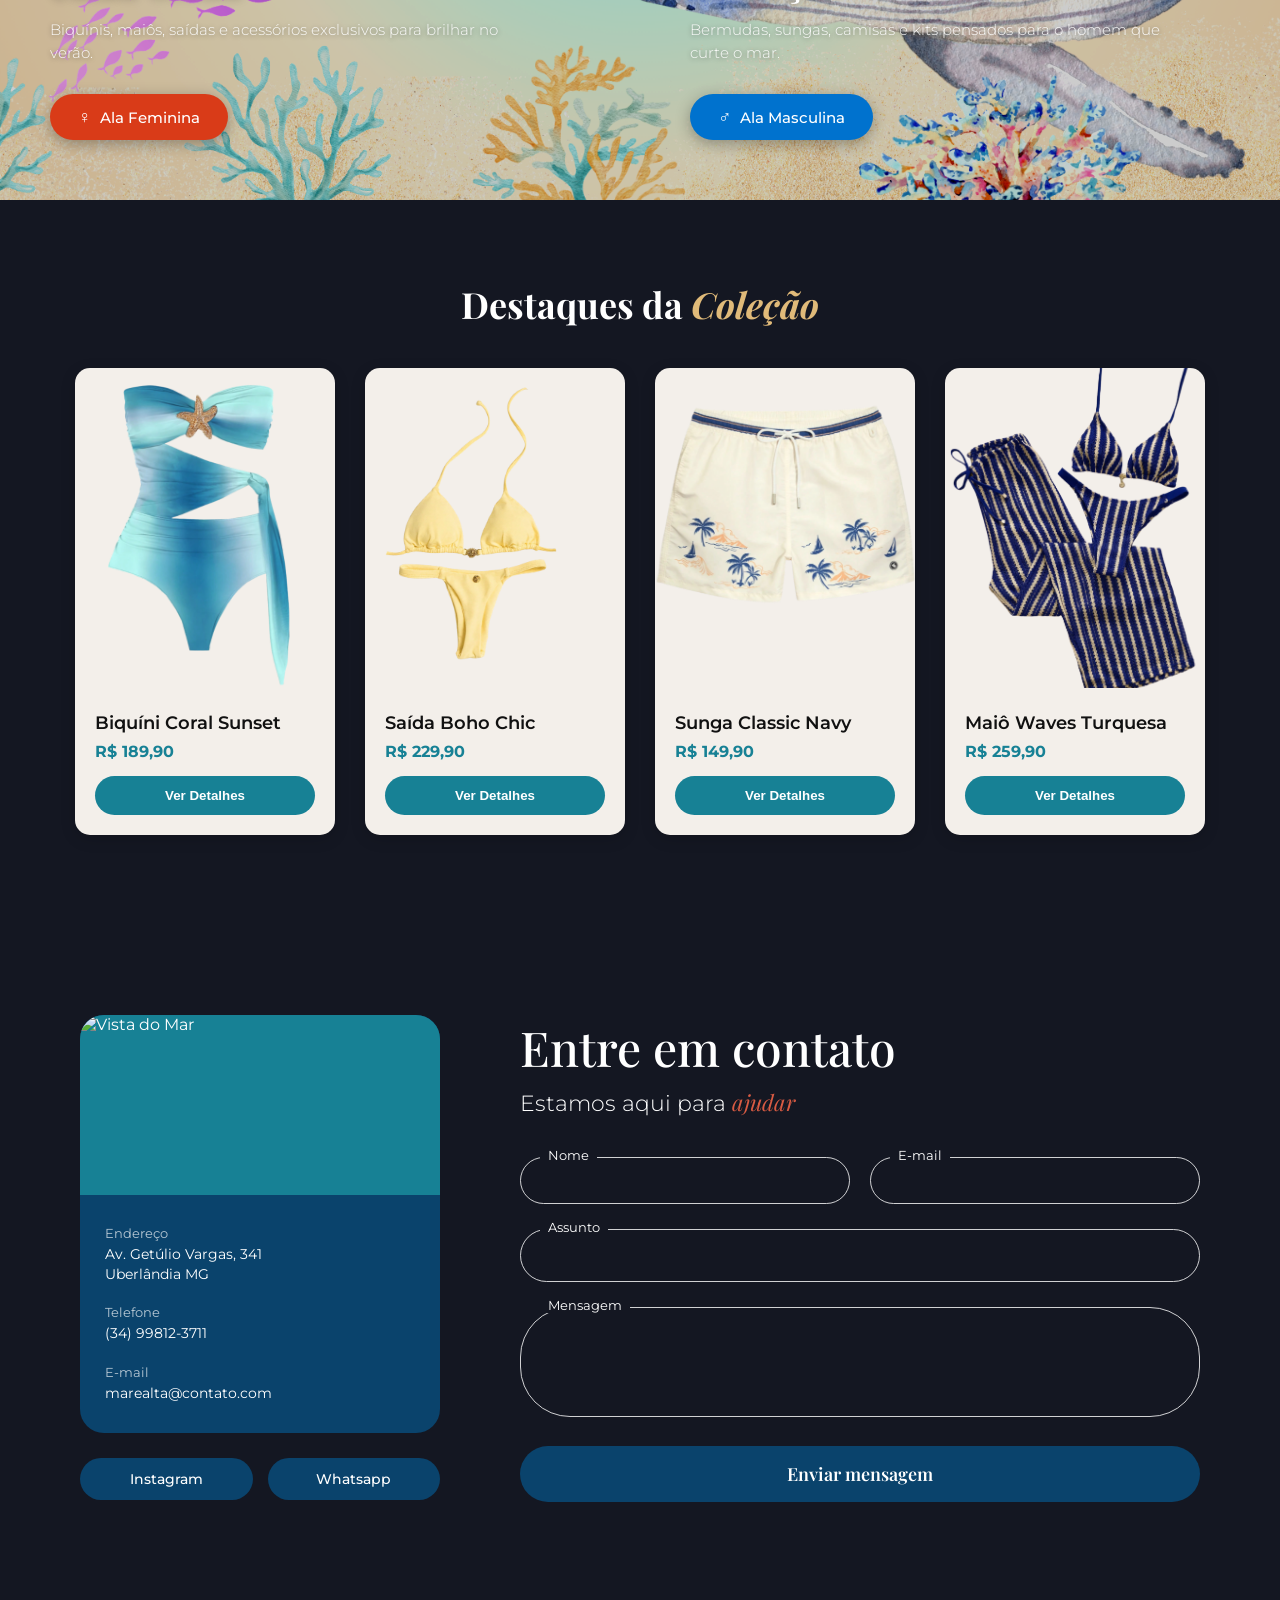
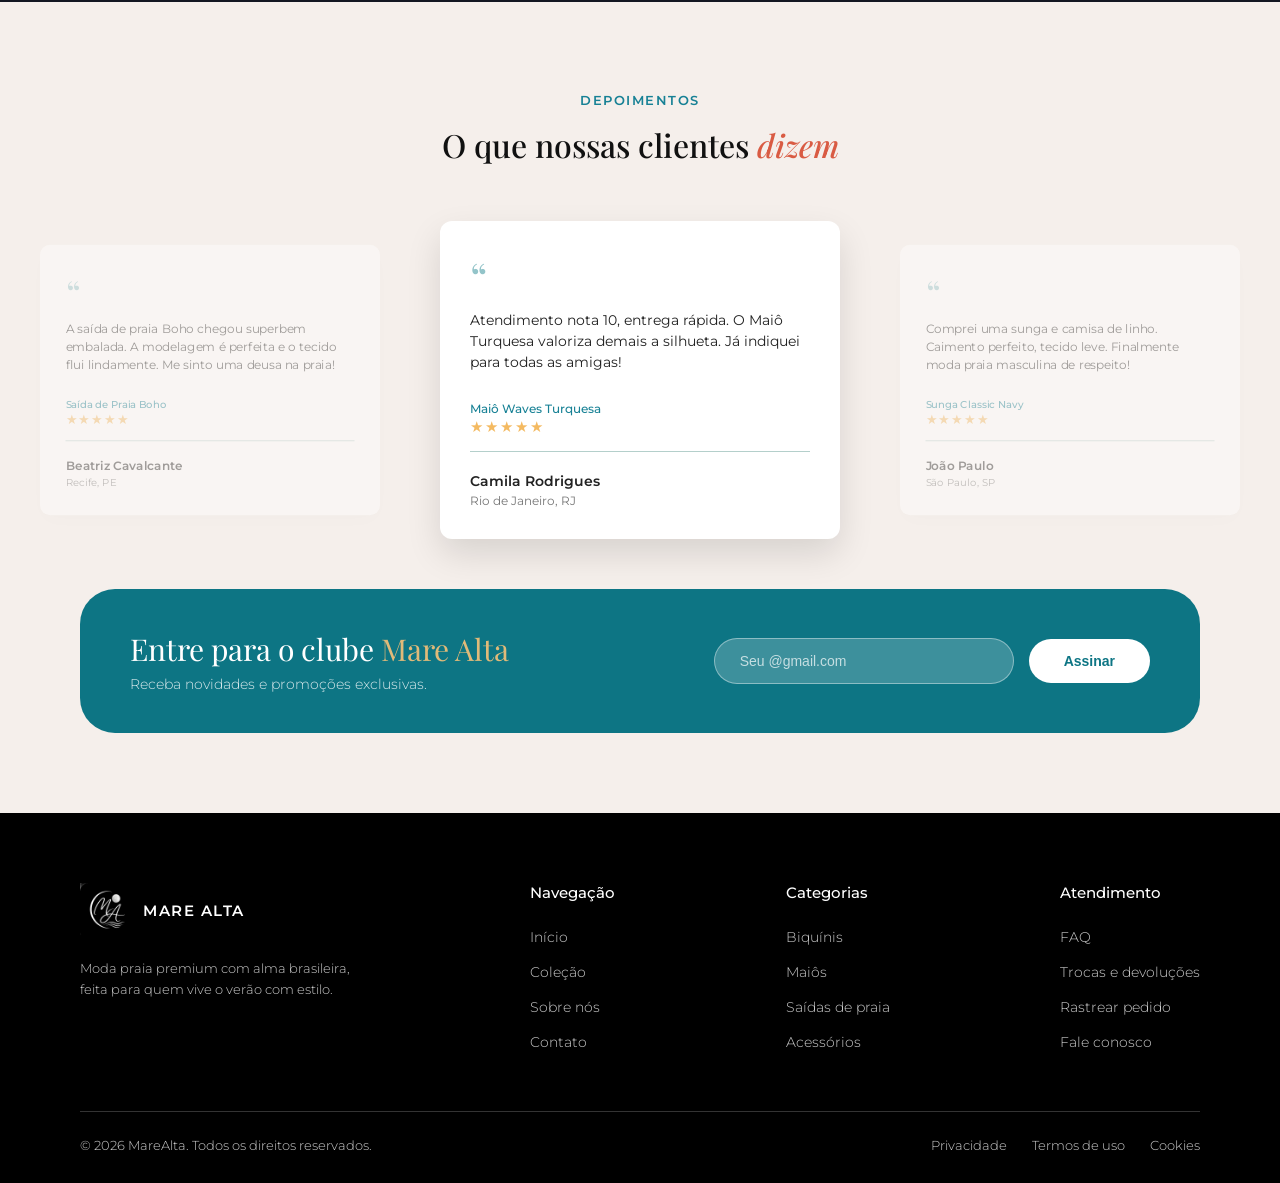
==== commit e4f8d2a5: "Update print statement from 'Hello' to 'Goodbye'" ====
--- a/index.html
+++ b/index.html
@@ -67,7 +67,7 @@
             <ul class="links-navegacao">
                 <li><a href="#inicio" class="ativo">Início</a></li>
                 <li><a href="colecao.html">Coleção</a></li>
-                <li><a href="/mareAlta-projetoIntegrador/sobre.html">Sobre</a></li>                
+                <li><a href="Sobre.html">Sobre</a></li>                
                 <li><a href="#contato">Contato</a></li>
             </ul>
             <div class="acoes-navegacao">
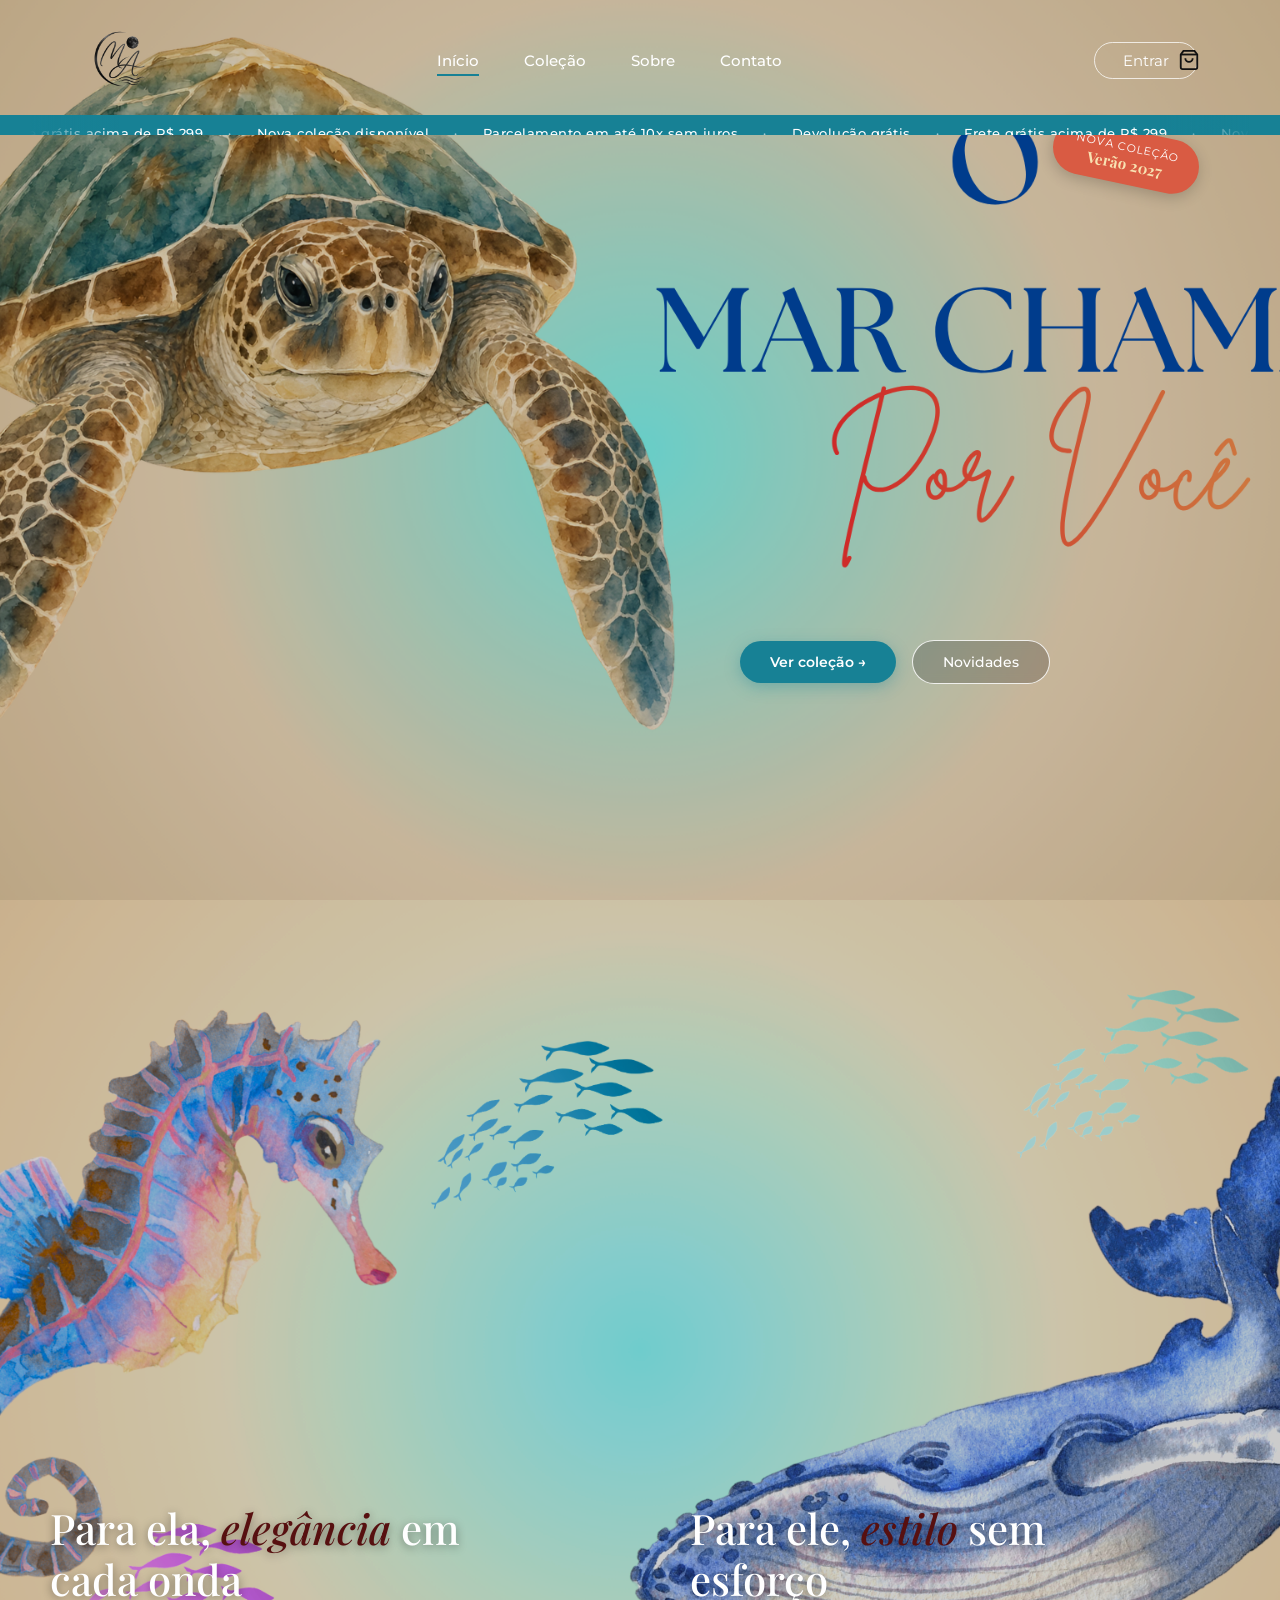
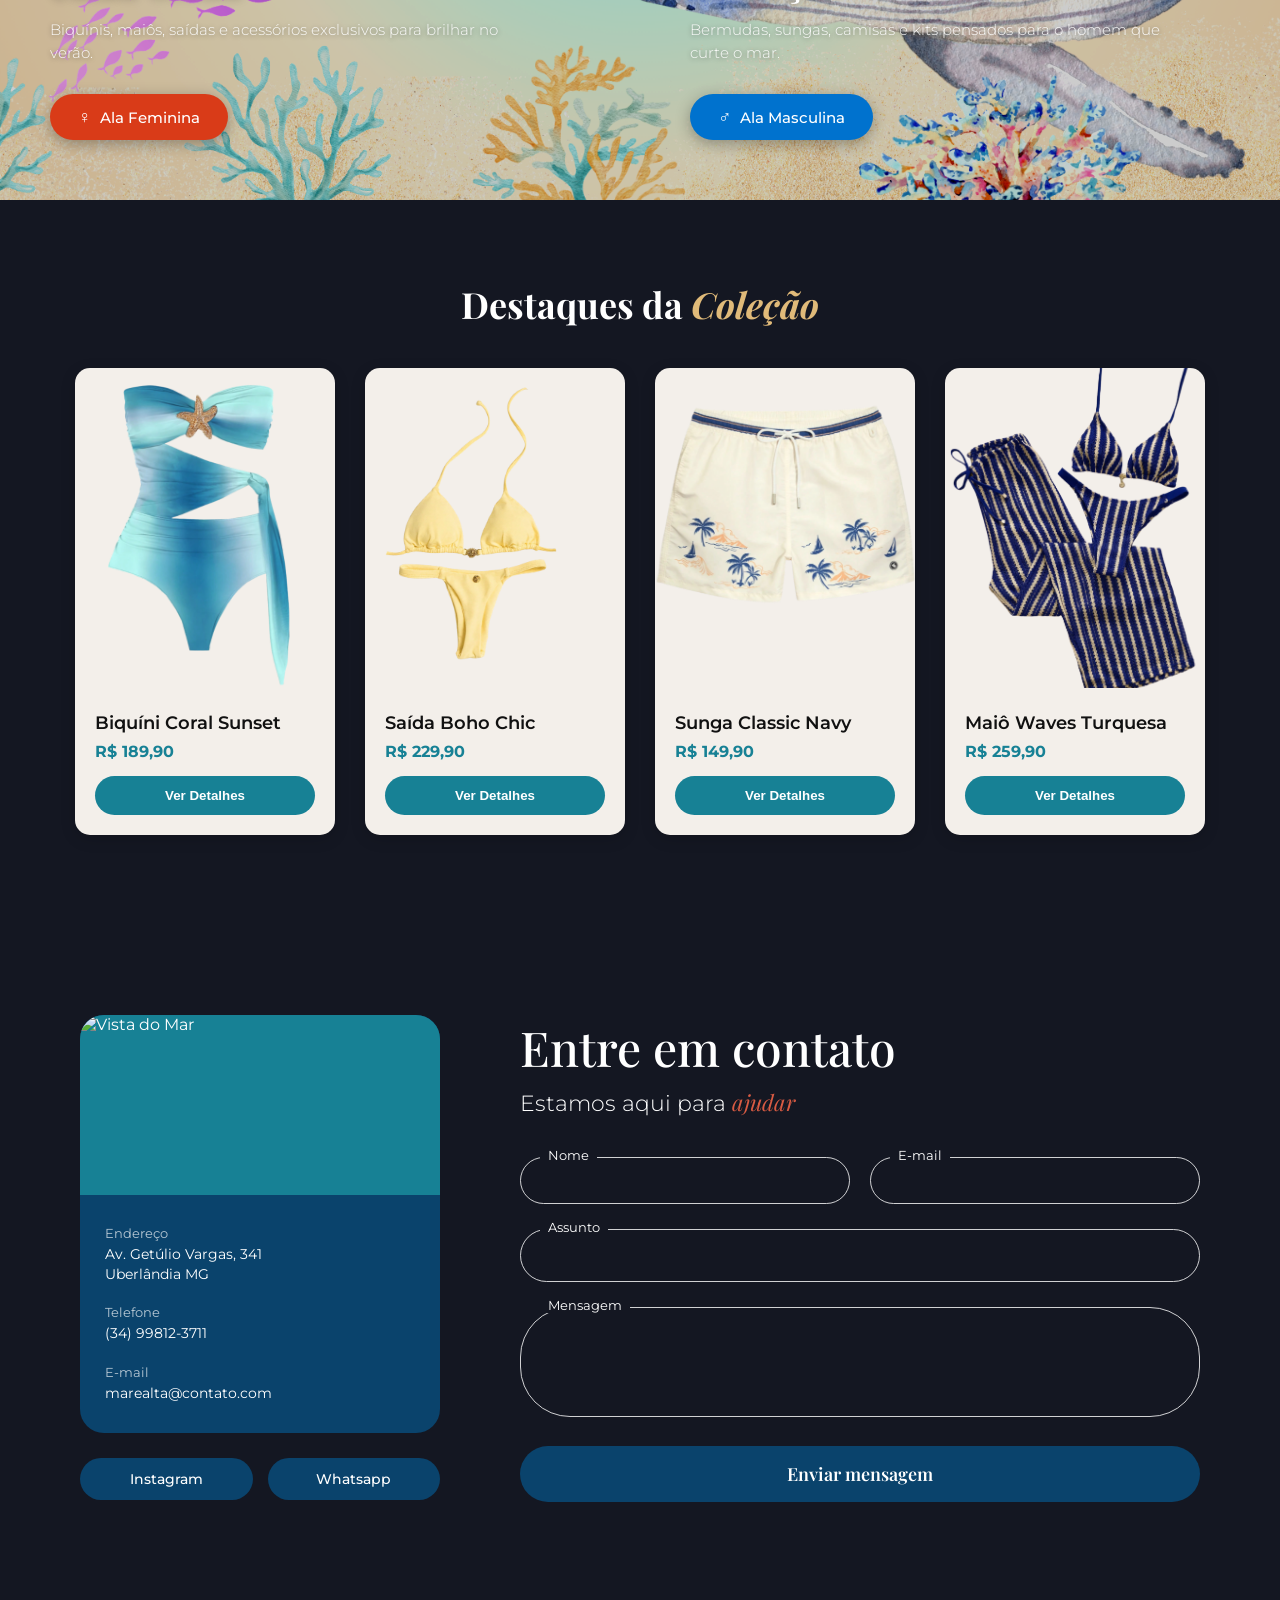
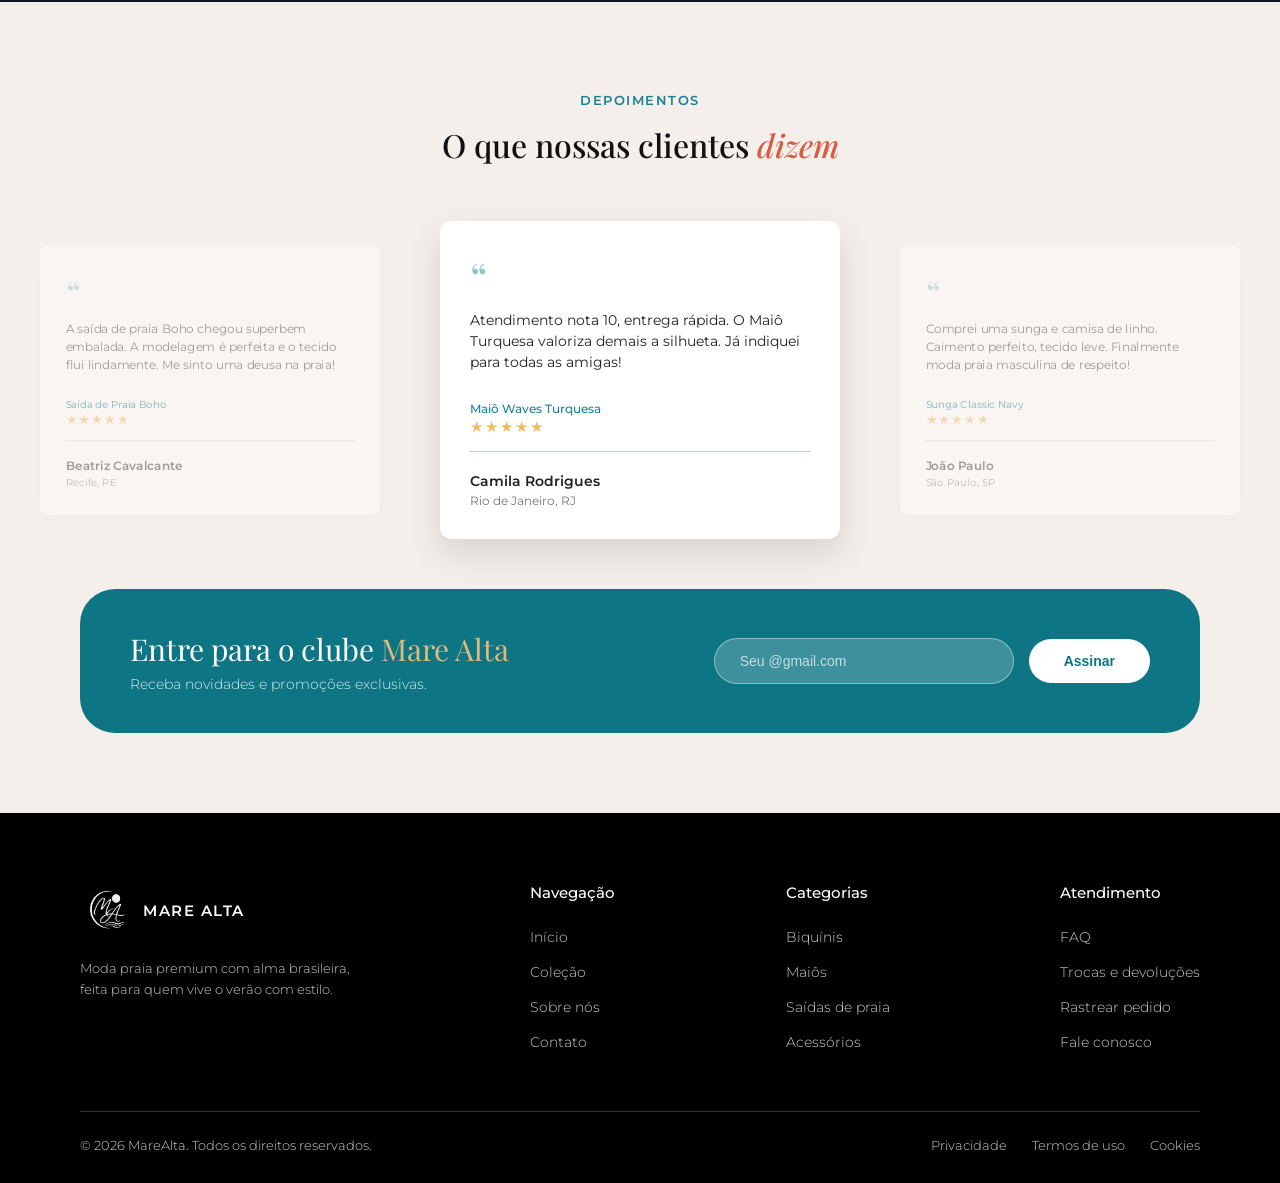
==== commit d58651f4: "Update index.html" ====
--- a/index.html
+++ b/index.html
@@ -72,7 +72,7 @@
             </ul>
             <div class="acoes-navegacao">
                 <a href="#" class="botao-entrar">Entrar</a>
-                <a href="#" class="icone-carrinho" aria-label="Carrinho de Compras">
+                <a href="carrinho.html" class="icone-carrinho" aria-label="Carrinho de Compras">
                     <svg width="22" height="22" viewBox="0 0 24 24" fill="none" stroke="currentColor" stroke-width="2">
                         <path d="M6 2L3 6v14a2 2 0 0 0 2 2h14a2 2 0 0 0 2-2V6l-3-4z"></path>
                         <line x1="3" y1="6" x2="21" y2="6"></line>
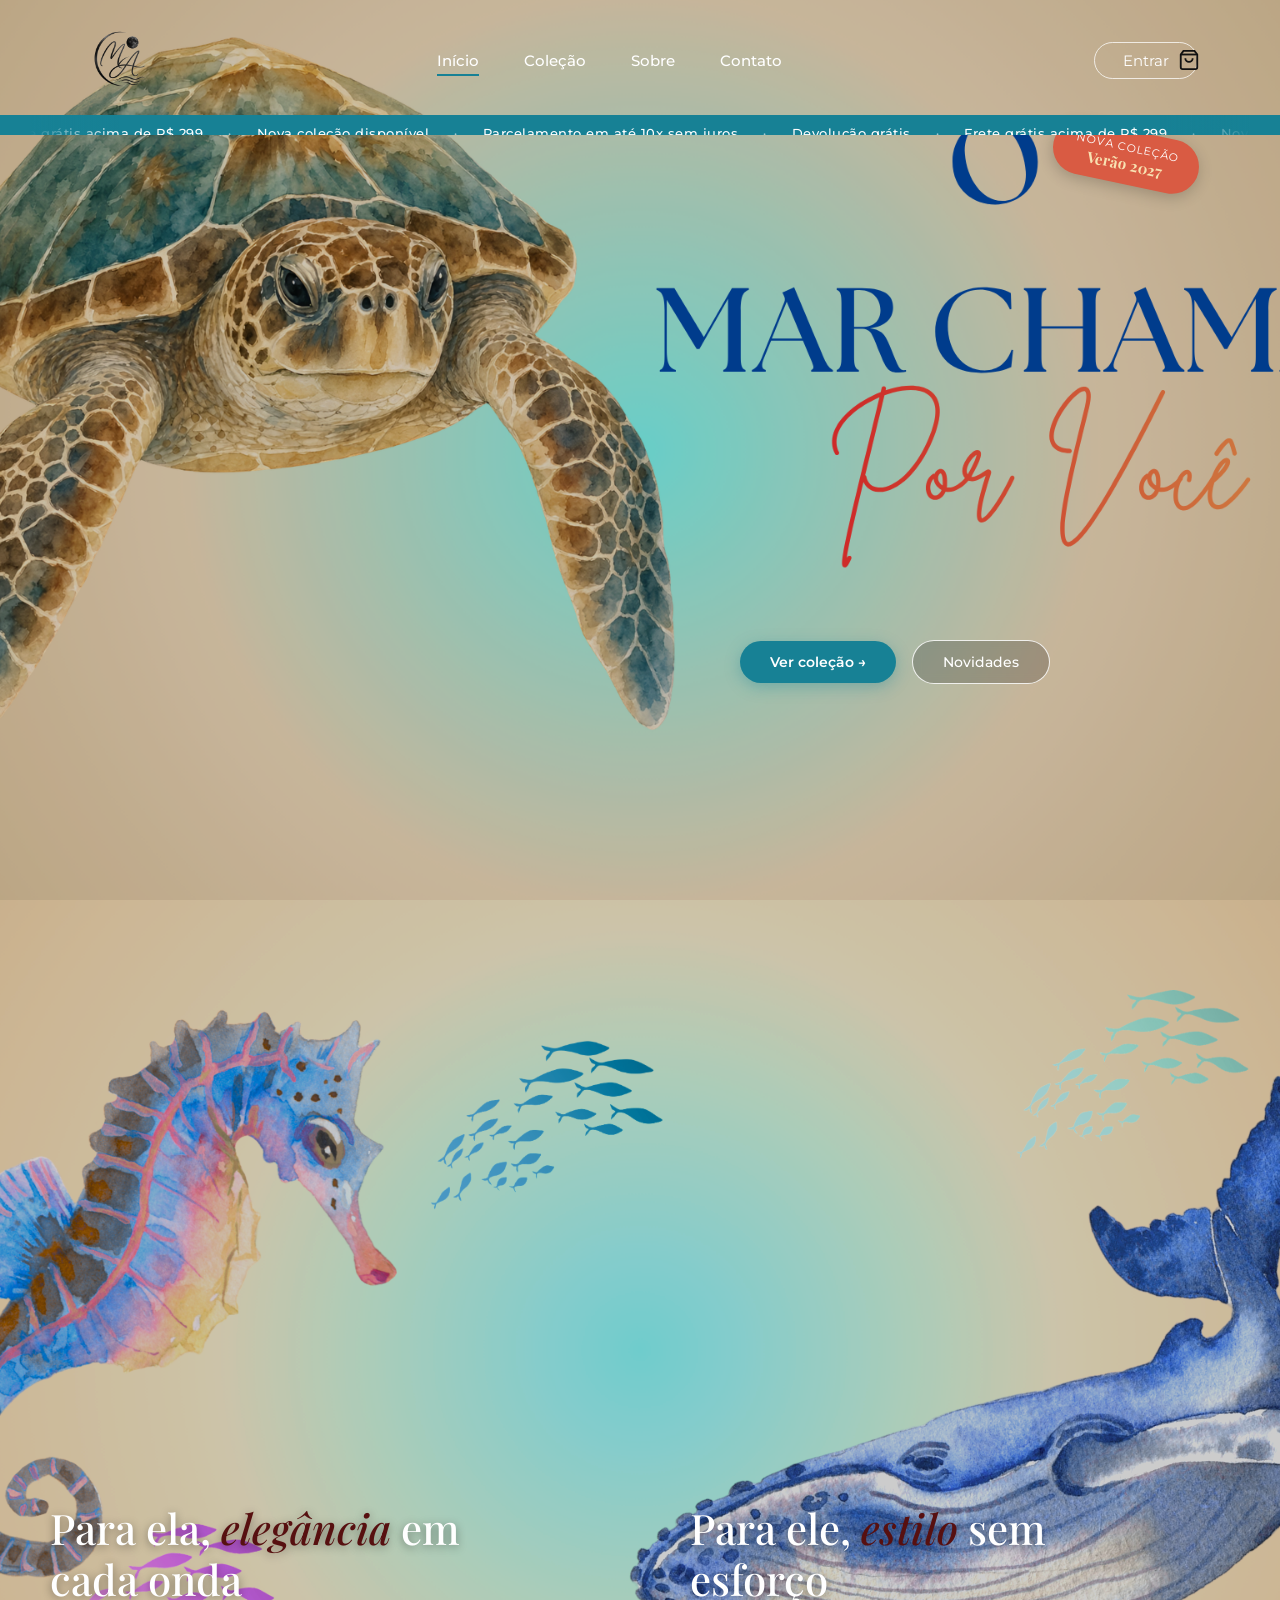
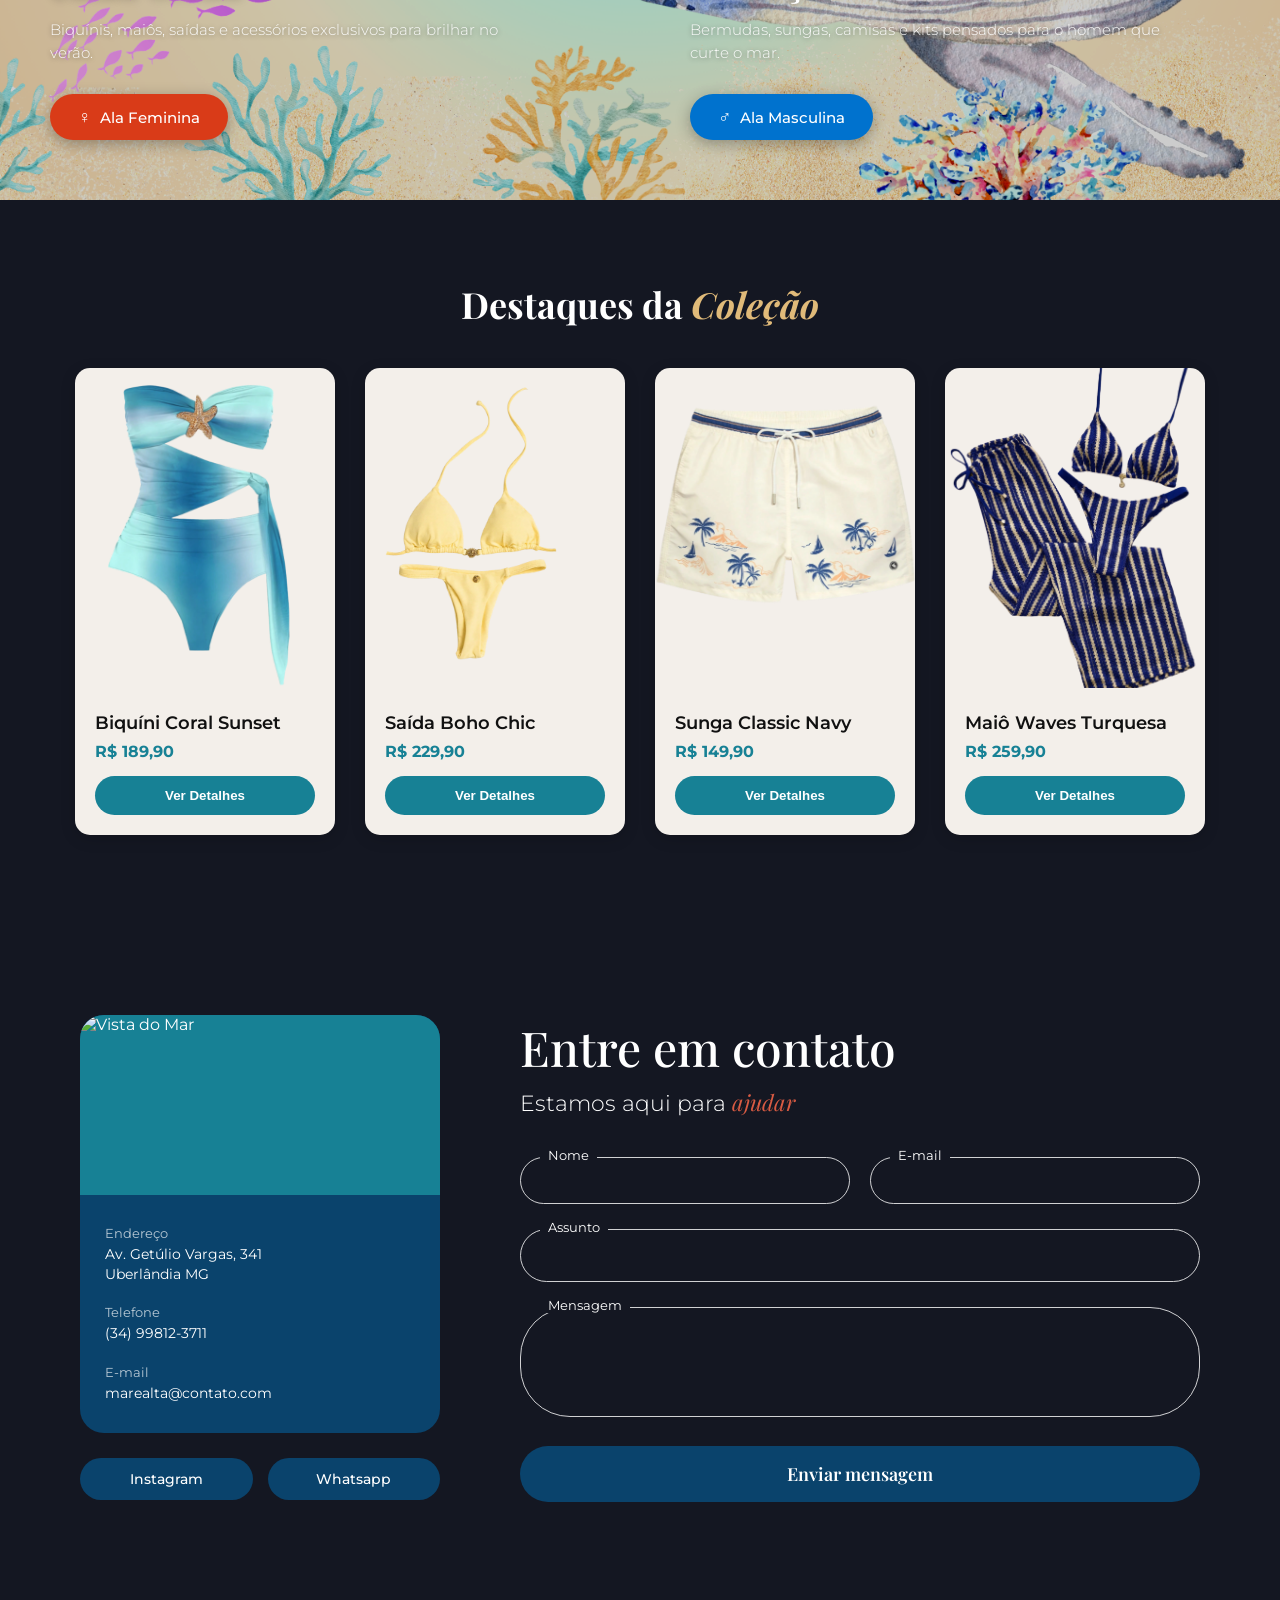
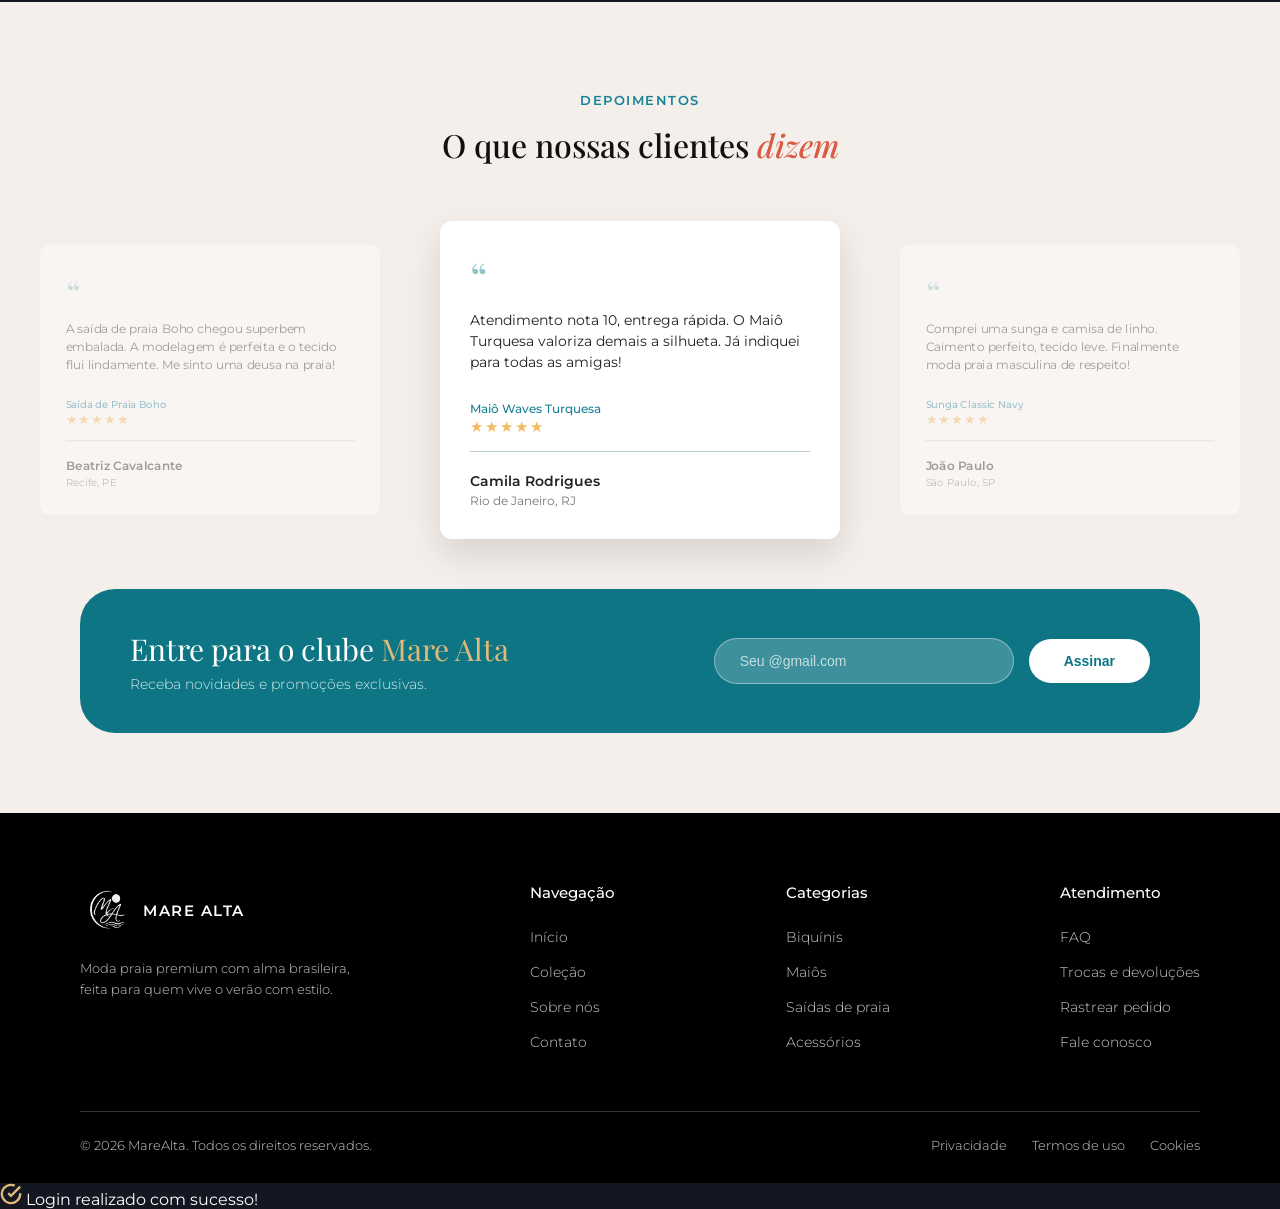
==== commit c5a9c589: "Update index.html" ====
--- a/index.html
+++ b/index.html
@@ -71,7 +71,13 @@
                 <li><a href="#contato">Contato</a></li>
             </ul>
             <div class="acoes-navegacao">
-                <a href="#" class="botao-entrar">Entrar</a>
+                <a href="#" class="botao-entrar" id="btn-entrar-nav">Entrar</a>
+                
+                <!-- Foto de Perfil (Invisível até o login) -->
+                <a href="perfil.html" class="btn-perfil-header" id="btn-perfil-nav" style="display: none;" title="Ver meu perfil">
+                    <img src="https://ui-avatars.com/api/?name=Usuario&background=178195&color=fff" alt="Perfil" class="avatar-mini" id="avatar-img-nav">
+                </a>
+            
                 <a href="carrinho.html" class="icone-carrinho" aria-label="Carrinho de Compras">
                     <svg width="22" height="22" viewBox="0 0 24 24" fill="none" stroke="currentColor" stroke-width="2">
                         <path d="M6 2L3 6v14a2 2 0 0 0 2 2h14a2 2 0 0 0 2-2V6l-3-4z"></path>
@@ -418,7 +424,7 @@
                         <label for="login-senha">Senha</label>
                         <div class="input-com-icone">
                             <input type="password" id="login-senha" required placeholder="">
-                            <button type="button" class="btn-toggle-senha" aria-label="Mostrar senha">
+                            <button type="button" class="btn-toggle-senha" onclick="toggleMostrarSenha(this)" aria-label="Mostrar senha">
                                 <svg class="icone-olho" viewBox="0 0 24 24" fill="none" stroke="currentColor" stroke-width="2">
                                     <path d="M1 12s4-8 11-8 11 8 11 8-4 8-11 8-11-8-11-8z"></path>
                                     <circle cx="12" cy="12" r="3"></circle>
@@ -464,7 +470,7 @@
                         <label for="cad-senha">Senha</label>
                         <div class="input-com-icone">
                             <input type="password" id="cad-senha" required>
-                            <button type="button" class="btn-toggle-senha" aria-label="Mostrar senha">
+                            <button type="button" class="btn-toggle-senha" onclick="toggleMostrarSenha(this)" aria-label="Mostrar senha">
                                 <svg class="icone-olho" viewBox="0 0 24 24" fill="none" stroke="currentColor" stroke-width="2">
                                     <path d="M1 12s4-8 11-8 11 8 11 8-4 8-11 8-11-8-11-8z"></path>
                                     <circle cx="12" cy="12" r="3"></circle>
@@ -480,7 +486,7 @@
                         <label for="cad-confirmar">Confirmar Senha</label>
                         <div class="input-com-icone">
                             <input type="password" id="cad-confirmar" required>
-                            <button type="button" class="btn-toggle-senha" aria-label="Mostrar senha">
+                            <button type="button" class="btn-toggle-senha" onclick="toggleMostrarSenha(this)" aria-label="Mostrar senha">
                                 <svg class="icone-olho" viewBox="0 0 24 24" fill="none" stroke="currentColor" stroke-width="2">
                                     <path d="M1 12s4-8 11-8 11 8 11 8-4 8-11 8-11-8-11-8z"></path>
                                     <circle cx="12" cy="12" r="3"></circle>
@@ -575,5 +581,15 @@
             setInterval(proximoSlide, 3500);
         });
     </script>
+    <!-- Toast de Notificação de Sucesso -->
+    <div id="toast-sucesso" class="toast-notificacao">
+        <svg width="22" height="22" viewBox="0 0 24 24" fill="none" stroke="#E0BA79" stroke-width="2.5">
+            <path d="M22 11.08V12a10 10 0 1 1-5.93-9.14"></path>
+            <polyline points="22 4 12 14.01 9 11.01"></polyline>
+        </svg>
+        <span id="toast-mensagem">Login realizado com sucesso!</span>
+    </div>
+
+    <script src="script.js"></script>
 </body>
 </html>
